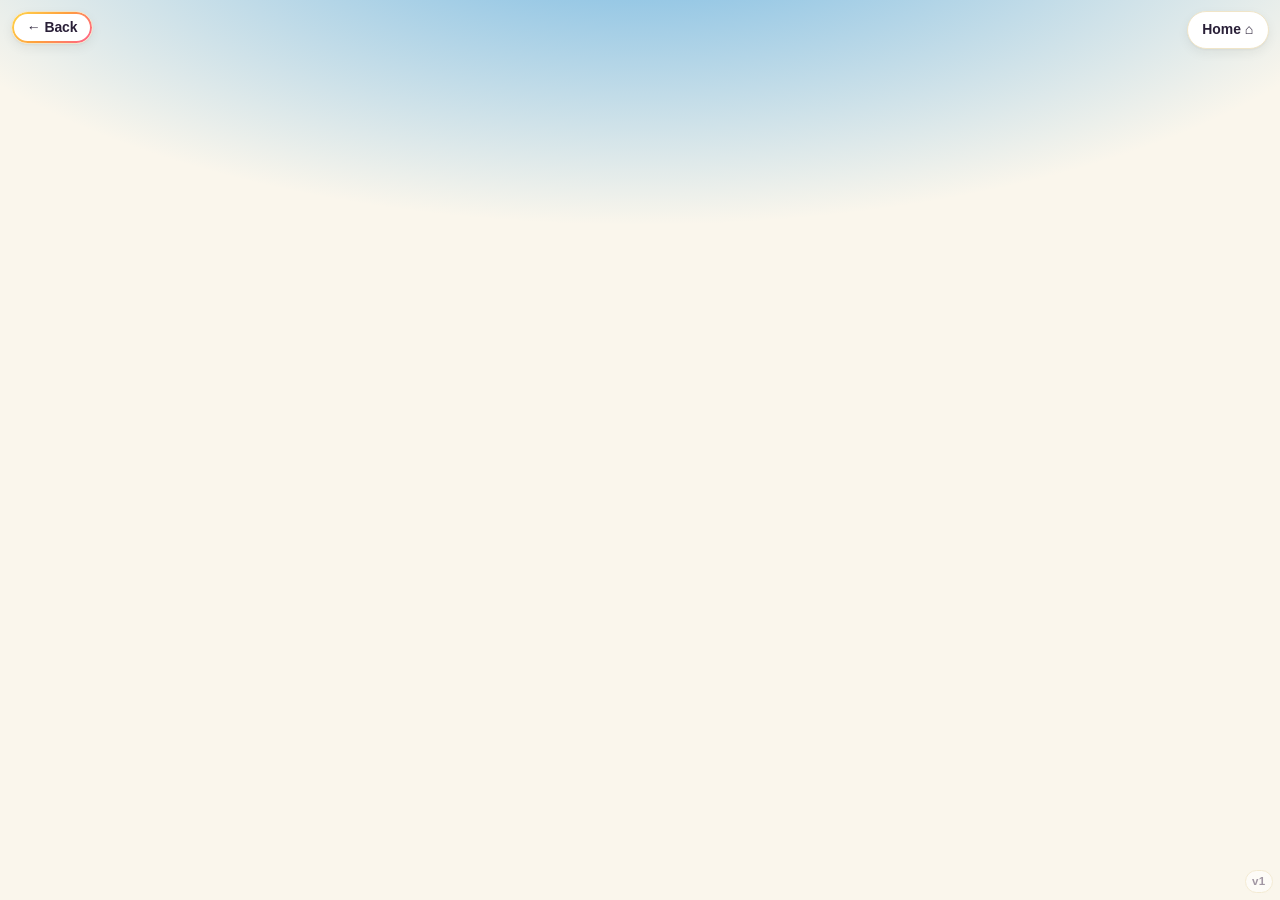
==== art.html @ 10978460 "Classical Architecture — Wave 1 scaffold Clone of the Classical Mind shell, remapped to classical ar" ====
<!DOCTYPE html>
<html lang="en">
<head>
  <meta charset="UTF-8">
  <meta name="viewport" content="width=device-width, initial-scale=1.0, viewport-fit=cover">
  <meta name="theme-color" content="#FAF6EC">
  <title>Classical Architecture — Art</title>
  <link rel="manifest" href="manifest.json">
  <link rel="icon" type="image/png" href="icon-192.png">
  <link rel="apple-touch-icon" href="apple-touch-icon.png">
  <link rel="stylesheet" href="assets/style.css">
  <style>
    .art-banner{ position:relative; border-radius:18px; overflow:hidden; height:172px; margin:2px 0 18px; box-shadow:0 3px 8px rgba(60,45,20,.10),0 14px 32px rgba(60,45,20,.14); }
    .art-banner img{ width:100%; height:100%; object-fit:cover; display:block; }
    .art-banner::after{ content:""; position:absolute; inset:0; background:linear-gradient(180deg,rgba(0,0,0,0) 45%,rgba(0,0,0,.18)); }
    .method-page .method-hero{ padding-top:0; }
    .sub-tile-section .rtile-list{ margin-top:4px; }
    /* Continue footer — carry the reader 1→2→3→4→5 without going back out */
    .sub-nav{ display:flex; gap:10px; align-items:stretch; margin:30px 0 10px; }
    .sub-nav-btn{ text-decoration:none; border-radius:14px; padding:12px 16px; font-family:var(--sans); font-weight:800; box-shadow:var(--shadow-sm); transition:transform .15s ease, box-shadow .15s ease; display:flex; flex-direction:column; justify-content:center; }
    .sub-nav-btn:active{ transform:scale(.98); }
    .sub-prev{ flex:none; align-self:stretch; display:flex; align-items:center; background:#fff; color:var(--ink); border:1.5px solid var(--rule); font-size:.86em; }
    .sub-next{ flex:1; text-align:right; color:#fff; gap:2px; background:linear-gradient(135deg,var(--m-color,#7c3aed),var(--m-deep,#5b21b6)); box-shadow:0 4px 14px rgba(60,45,20,.2); }
    .sub-next .sn-kick{ font-size:.68em; font-weight:800; letter-spacing:.06em; text-transform:uppercase; opacity:.92; }
    .sub-next .sn-title{ font-size:1.06em; }
    .sub-finish{ background:linear-gradient(135deg,#2FA96B,#1B7A4A); }
    /* "Try it" beginner exercises */
    .tryit-q{ font-weight:700; color:var(--ink); font-size:1.05em; line-height:1.4; margin-bottom:12px; }
    .tryit-opts{ display:flex; flex-direction:column; gap:8px; }
    .tryit-opt{ text-align:left; cursor:pointer; background:#fff; border:1.5px solid var(--rule); border-radius:12px; padding:12px 14px; font:600 1em var(--sans); color:var(--ink); transition:border-color .12s ease, background .12s ease; }
    .tryit-opt:hover:not(:disabled){ border-color:var(--m-color,#7c3aed); }
    .tryit-opt:disabled{ cursor:default; }
    .tryit-opt.correct{ border-color:#1F8F5E; background:#E7F6EE; color:#13603f; font-weight:800; }
    .tryit-opt.wrong{ border-color:#D9534F; background:#FBEAEA; color:#a3312d; }
    .tryit-fb{ margin-top:12px; padding:12px 14px; border-radius:12px; background:var(--m-soft,#f0eef7); color:var(--ink-soft); font-size:.95em; line-height:1.5; }
    .tryit-fb.ok{ background:#E7F6EE; }
    .tryit-fb b{ color:var(--ink); }
    .tryit-hint{ font-size:.9em; color:var(--ink-mute); font-style:italic; margin-bottom:12px; }
    .tryit-reveal-btn, .tryit-mem-btn{ cursor:pointer; border:0; border-radius:999px; padding:.62em 1.2em; font:800 .9em var(--sans); color:#fff; background:linear-gradient(135deg,var(--m-color,#7c3aed),var(--m-deep,#5b21b6)); }
    .tryit-reveal{ margin-top:12px; padding:12px 14px; border-radius:12px; background:var(--m-soft,#f0eef7); color:var(--ink-soft); line-height:1.55; }
    .tryit-mem-label{ font:800 .72rem var(--sans); letter-spacing:.08em; text-transform:uppercase; color:var(--m-deep,#5b21b6); margin-bottom:8px; }
    .tryit-mem-text{ font-size:1.1em; line-height:1.5; color:var(--ink); transition:filter .2s ease; }
    .tryit-mem-text.blurred{ filter:blur(7px); user-select:none; }
    .tryit-mem-src{ margin-top:8px; font-weight:700; color:var(--m-deep,#5b21b6); font-size:.9em; }
    .tryit-mem-btn{ margin-top:12px; }
    .tryit-more{ display:block; text-decoration:none; margin-top:16px; padding:16px 18px; border-radius:16px; color:#fff; background:linear-gradient(135deg,var(--m-color,#7c3aed),var(--m-deep,#5b21b6)); box-shadow:0 4px 14px rgba(60,45,20,.2); }
    .tryit-more-note{ display:block; font-size:.92em; opacity:.95; line-height:1.45; margin-bottom:9px; }
    .tryit-more-cta{ display:block; font-weight:800; font-size:1.06em; }
  </style>
</head>
<body class="method-page">
  <main id="root" class="method-main"></main>

  <script src="assets/elements-data.js"></script>
  <script src="assets/styles-data.js"></script>
  <script src="assets/tryit-data.js"></script>
  <script src="assets/app.js"></script>
  <script>
    const SUB_ICONS = {
      'try-it': '<circle cx="32" cy="32" r="22" fill="none" stroke="currentColor" stroke-width="4"/><circle cx="32" cy="32" r="12" fill="none" stroke="currentColor" stroke-width="4"/><circle cx="32" cy="32" r="4" fill="currentColor"/>',
      'what-it-is': '<circle cx="32" cy="32" r="22" fill="none" stroke="currentColor" stroke-width="4"/><polygon points="32,16 38,32 32,48 26,32" fill="currentColor"/>',
      'the-path': '<path d="M12 50 Q 20 30 32 30 Q 44 30 52 14" stroke="currentColor" stroke-width="4" fill="none" stroke-linecap="round"/><circle cx="12" cy="50" r="4" fill="currentColor"/><circle cx="32" cy="30" r="4" fill="currentColor"/><circle cx="52" cy="14" r="4" fill="currentColor"/>',
      'practice': '<path d="M20 36 V22 a3 3 0 0 1 6 0 V32 V18 a3 3 0 0 1 6 0 V32 V20 a3 3 0 0 1 6 0 V34 V24 a3 3 0 0 1 6 0 V42 a14 14 0 0 1 -14 14 H26 a8 8 0 0 1 -8 -8 V40 a4 4 0 0 1 2 -4 Z" fill="currentColor"/>',
      'reading': '<rect x="14" y="14" width="36" height="40" rx="2" fill="currentColor"/><rect x="16" y="16" width="32" height="36" rx="1" fill="white"/><line x1="22" y1="24" x2="42" y2="24" stroke="currentColor" stroke-width="2.5"/><line x1="22" y1="32" x2="42" y2="32" stroke="currentColor" stroke-width="2.5"/><line x1="22" y1="40" x2="36" y2="40" stroke="currentColor" stroke-width="2.5"/>',
      'masters': '<polygon points="32,8 38,26 56,26 42,38 48,56 32,46 16,56 22,38 8,26 26,26" fill="currentColor"/>'
    };

    const SECTION_ORDER = ['what-it-is', 'the-path', 'practice', 'reading', 'masters', 'try-it'];

    const SUB_TITLES = {
      'try-it': 'Try it',
      'what-it-is': 'What it is',
      'the-path': 'The path',
      'practice': 'Practice',
      'reading': 'Reading',
      'masters': 'Masters'
    };
    const SUB_TAGS = {
      'try-it': 'A few quick things to spot — do them now',
      'what-it-is': 'Definition, history, the why',
      'the-path': 'Beginner → intermediate → advanced',
      'practice': 'Things to look for, sketch and visit',
      'reading': 'Primary sources & modern guides',
      'masters': 'The architects and writers behind it'
    };
    // One image per sub-section type, shared across every art and school page.
    const SUB_IMAGES = {
      'try-it': 'assets/daily/do.jpg',
      'what-it-is': 'assets/sub/what-it-is.jpg',
      'the-path': 'assets/sub/the-path.jpg',
      'practice': 'assets/sub/practice.jpg',
      'reading': 'assets/sub/reading.jpg',
      'masters': 'assets/sub/masters.jpg'
    };

    const id = new URLSearchParams(location.search).get('id') || 'foundation';
    const a = window.ART_BY_ID(id);
    const root = document.getElementById('root');

    // Attach the "Try it" beginner exercises (if this art has any) as a section.
    if (a && window.TRYIT && window.TRYIT[id]) a.sections['try-it'] = window.TRYIT[id];

    if (!a) {
      root.innerHTML = '<h1>Not found</h1><p><a href="index.html">← Home</a></p>';
    } else {
      document.title = 'Classical Architecture — ' + a.name;
      document.documentElement.style.setProperty('--m-color', a.color);
      document.documentElement.style.setProperty('--m-deep', a.colorDeep);
      document.documentElement.style.setProperty('--m-soft', a.colorSoft);

      const sub = new URLSearchParams(location.search).get('s');
      if (sub && a.sections && a.sections[sub]) {
        renderSubSection(a, sub);
      } else {
        renderArtLanding(a);
      }
    }

    function renderArtLanding(a) {
      const subTiles = SECTION_ORDER.filter(key => a.sections && a.sections[key]).map(key => {
        const img = SUB_IMAGES[key];
        return `
          <a class="rtile" href="art.html?id=${a.id}&s=${key}" style="--c:${a.color};--cd:${a.colorDeep};">
            <span class="rtile-photo">${img ? `<img src="${img}" alt="" loading="lazy" onerror="this.remove()">` : ''}<span class="rtile-ic"><svg viewBox="0 0 64 64">${SUB_ICONS[key]}</svg></span></span>
            <span class="rtile-body">
              <span class="rtile-name">${SUB_TITLES[key]}</span>
              <span class="rtile-tagline">${SUB_TAGS[key]}</span>
            </span>
            <span class="rtile-chev" aria-hidden="true">→</span>
          </a>
        `;
      }).join('');

      root.innerHTML = `
        ${a.image ? `<div class="art-banner"><img src="${a.image}" alt="" onerror="this.parentNode.remove()"></div>` : ''}
        <header class="method-hero">
          <div class="method-hero-eyebrow">${a.group}</div>
          <h1>${a.name}</h1>
          <p class="method-tagline">${a.tagline}</p>
          <p class="method-blurb">${a.blurb}</p>
        </header>

        <section class="sub-tile-section">
          <h2>Explore</h2>
          <div class="rtile-list">${subTiles}</div>
        </section>
      `;
    }

    function renderSubSection(a, key) {
      const s = a.sections[key];
      const builtSections = SECTION_ORDER.filter(k => a.sections && a.sections[k]);
      const idx = builtSections.indexOf(key);
      const total = builtSections.length;
      const prevKey = builtSections[idx - 1];
      const nextKey = builtSections[idx + 1];
      let body = '';

      if (key === 'what-it-is') {
        body = `
          <p class="lede">${s.intro}</p>
          ${s.principles.map((p, i) => `
            <div class="card principle-card">
              <div class="principle-num">${i + 1}</div>
              <h3>${p.name}</h3>
              <p>${p.body}</p>
              <p class="why">${p.why}</p>
            </div>
          `).join('')}
        `;
      } else if (key === 'the-path') {
        body = `
          <p class="lede">${s.intro}</p>
          ${s.levels.map(level => `
            <div class="card stage-card">
              <h3>${level.stage}</h3>
              <ul>${level.items.map(i => `<li>${i}</li>`).join('')}</ul>
            </div>
          `).join('')}
        `;
      } else if (key === 'practice') {
        body = `
          <p class="lede">${s.intro}</p>
          <div class="activity-grid">
            ${s.items.map((item, i) => `
              <div class="activity-card">
                <div class="activity-num">${i + 1}</div>
                <div class="activity-name">${item.name}</div>
                <div class="activity-body">${item.body}</div>
              </div>
            `).join('')}
          </div>
        `;
      } else if (key === 'reading') {
        body = `
          <p class="lede">${s.intro}</p>
          <div class="card">
            <ul class="book-list">
              ${s.books.map(b => `
                <li><strong>${b.title}</strong> — ${b.author}<br><span class="book-note">${b.note}</span></li>
              `).join('')}
            </ul>
          </div>
        `;
      } else if (key === 'masters') {
        body = `
          <p class="lede">${s.intro}</p>
          ${s.figures.map(f => `
            <div class="card">
              <h3>${f.name}</h3>
              <p>${f.what}</p>
            </div>
          `).join('')}
        `;
      } else if (key === 'try-it') {
        body = renderTryIt(s);
      }

      root.innerHTML = `
        <header class="sub-hero">
          <div class="sub-hero-eyebrow">${a.name} · ${idx + 1} of ${total}</div>
          <h1>${SUB_TITLES[key]}</h1>
          <button class="read-btn" id="sub-read-btn">▶ Read aloud</button>
        </header>
        ${body}
        <nav class="sub-nav">
          ${prevKey
            ? `<a class="sub-nav-btn sub-prev" href="art.html?id=${a.id}&s=${prevKey}">← ${SUB_TITLES[prevKey]}</a>`
            : `<a class="sub-nav-btn sub-prev" href="art.html?id=${a.id}">← Overview</a>`}
          ${nextKey
            ? `<a class="sub-nav-btn sub-next" href="art.html?id=${a.id}&s=${nextKey}"><span class="sn-kick">Next · ${idx + 2} of ${total}</span><span class="sn-title">${SUB_TITLES[nextKey]} →</span></a>`
            : `<a class="sub-nav-btn sub-next sub-finish" href="art.html?id=${a.id}"><span class="sn-kick">You've finished ${a.name}</span><span class="sn-title">Back to overview ✓</span></a>`}
        </nav>
      `;
      window.scrollTo(0, 0);
      const readBtn = document.getElementById('sub-read-btn');
      if (readBtn) {
        readBtn.addEventListener('click', () => {
          if (window.Reader.speaking) window.Reader.stop();
          else window.Reader.readElement(document.getElementById('root'));
        });
      }
      if (key === 'try-it') wireTryIt(s);
    }

    function renderTryIt(s) {
      const cards = s.exercises.map((ex, i) => {
        if (ex.type === 'choice') {
          const opts = ex.options.map((o, j) => `<button class="tryit-opt" data-i="${j}">${o}</button>`).join('');
          return `<div class="card tryit-card" data-ex="${i}" data-answer="${ex.answer}">
              <div class="tryit-q">${ex.q}</div>
              <div class="tryit-opts">${opts}</div>
              <div class="tryit-fb" hidden></div>
            </div>`;
        }
        if (ex.type === 'reveal') {
          return `<div class="card tryit-card">
              <div class="tryit-q">${ex.q}</div>
              ${ex.hint ? `<div class="tryit-hint">${ex.hint}</div>` : ''}
              <button class="tryit-reveal-btn" data-ex="${i}">Show a model answer</button>
              <div class="tryit-reveal" id="rev-${i}" hidden>${ex.reveal}</div>
            </div>`;
        }
        if (ex.type === 'memorise') {
          return `<div class="card tryit-card">
              <div class="tryit-mem-label">Learn this by heart</div>
              <div class="tryit-mem-text" id="mem-${i}">${ex.text}</div>
              <div class="tryit-mem-src">— ${ex.source}</div>
              <button class="tryit-mem-btn" data-ex="${i}">Hide &amp; recall</button>
            </div>`;
        }
        return '';
      }).join('');
      const more = s.more ? `<a class="tryit-more" href="${s.more.href}">${s.more.note ? `<span class="tryit-more-note">${s.more.note}</span>` : ''}<span class="tryit-more-cta">${s.more.label} →</span></a>` : '';
      return `<p class="lede">${s.intro}</p>${cards}${more}`;
    }

    function wireTryIt(s) {
      root.addEventListener('click', (e) => {
        const opt = e.target.closest('.tryit-opt');
        if (opt) {
          const card = opt.closest('.tryit-card');
          if (card.dataset.done) return;
          card.dataset.done = '1';
          const answer = +card.dataset.answer;
          const chosen = +opt.dataset.i;
          const ex = s.exercises[+card.dataset.ex];
          [...card.querySelectorAll('.tryit-opt')].forEach((b, j) => {
            b.disabled = true;
            if (j === answer) b.classList.add('correct');
            else if (j === chosen) b.classList.add('wrong');
          });
          const fb = card.querySelector('.tryit-fb');
          fb.hidden = false;
          fb.classList.toggle('ok', chosen === answer);
          fb.innerHTML = `<b>${chosen === answer ? '✓ Correct.' : '✗ Not quite.'}</b> ${ex.explain}`;
          return;
        }
        const rev = e.target.closest('.tryit-reveal-btn');
        if (rev) { const r = root.querySelector('#rev-' + rev.dataset.ex); if (r) r.hidden = false; rev.hidden = true; return; }
        const mem = e.target.closest('.tryit-mem-btn');
        if (mem) { const t = root.querySelector('#mem-' + mem.dataset.ex); const hidden = t.classList.toggle('blurred'); mem.textContent = hidden ? 'Reveal' : 'Hide & recall'; }
      });
    }

    if ('serviceWorker' in navigator) {
      window.addEventListener('load', () => navigator.serviceWorker.register('./sw.js').catch(() => {}));
    }
  </script>
  <script src="assets/reader.js"></script>
</body>
</html>
---- assets/style.css ----
:root {
  --ink: #2A2038;
  --ink-soft: #5C4B6B;
  --ink-mute: #7A6D85;
  --paper: #FAF6EC;
  --paper-warm: #FFF6D9;
  --paper-card: #FFFFFF;
  --paper-surface: #FFFBF0;
  --rule: #F0E5C8;
  --rule-soft: #F6EED4;
  --rule-strong: #E6D6A8;

  --sun: #FFD64A;
  --sun-hot: #FF9F3D;
  --pink: #FF5E8E;
  --sky: #4A9ED4;
  --sky-soft: #6CB4E2;
  --mint: #4CCB9F;

  --sky-deep: #2D6FA8;
  --sun-deep: #C97D2A;
  --leaf: #4CCB9F;
  --leaf-soft: #D5F4E6;
  --rose: #FF5E8E;
  --rose-soft: #FFE0EB;
  --sky-soft-bg: #E0F0FA;
  --sun-soft: #FFF6D9;

  --grad-warm: linear-gradient(135deg, #FFD64A 0%, #FF9F3D 50%, #FF5E8E 100%);
  --grad-sun: linear-gradient(135deg, #FFD64A 0%, #FF9F3D 100%);
  --grad-sky: linear-gradient(135deg, #6CB4E2 0%, #4A9ED4 100%);
  --grad-fresh: linear-gradient(135deg, #FFD64A 0%, #4CCB9F 100%);
  --grad-pink: linear-gradient(135deg, #FF9F3D 0%, #FF5E8E 100%);

  --serif: -apple-system, BlinkMacSystemFont, "SF Pro Display", "Segoe UI", Helvetica, Arial, sans-serif;
  --sans: -apple-system, BlinkMacSystemFont, "SF Pro Display", "Segoe UI", Helvetica, Arial, sans-serif;

  --shadow-sm: 0 1px 2px rgba(40, 30, 20, 0.05), 0 4px 12px rgba(40, 30, 20, 0.06);
  --shadow-md: 0 2px 4px rgba(40, 30, 20, 0.06), 0 10px 28px rgba(40, 30, 20, 0.10);
  --shadow-lg: 0 4px 12px rgba(40, 30, 20, 0.10), 0 24px 60px rgba(40, 30, 20, 0.14);

  --radius-sm: 10px;
  --radius-md: 16px;
  --radius-lg: 22px;
  --radius-pill: 999px;
}

* { box-sizing: border-box; }

html, body {
  margin: 0;
  padding: 0;
  background:
    radial-gradient(900px 500px at -10% -20%, rgba(255, 214, 74, 0.22), transparent 60%),
    radial-gradient(900px 500px at 110% -10%, rgba(255, 94, 142, 0.16), transparent 60%),
    var(--paper);
  background-attachment: fixed;
  color: var(--ink);
  font-family: var(--sans);
  font-size: 17px;
  line-height: 1.5;
  -webkit-font-smoothing: antialiased;
  -moz-osx-font-smoothing: grayscale;
  -webkit-tap-highlight-color: transparent;
}

body { min-height: 100vh; display: flex; flex-direction: column; }

a {
  color: var(--sun-hot);
  text-decoration: none;
  border-bottom: 1px solid rgba(255, 159, 61, 0.3);
  transition: border-color 0.15s ease, color 0.15s ease;
}
a:hover { border-bottom-color: var(--sun-hot); color: var(--pink); }

h1, h2, h3, h4 {
  font-family: var(--sans);
  color: var(--ink);
  line-height: 1.15;
  letter-spacing: -0.025em;
  margin: 0 0 0.4em;
}
h1 {
  font-size: clamp(2rem, 5.5vw, 2.6rem);
  font-weight: 800;
  letter-spacing: -0.03em;
}
h2 {
  font-size: clamp(1.35rem, 3vw, 1.6rem);
  font-weight: 800;
  letter-spacing: -0.025em;
  margin: 1.8em 0 0.6em;
}
h3 {
  font-size: 1.18rem;
  font-weight: 700;
  letter-spacing: -0.02em;
  margin: 1.4em 0 0.4em;
}
h4 {
  font-size: 0.75rem;
  margin: 1em 0 0.3em;
  text-transform: uppercase;
  letter-spacing: 0.1em;
  font-weight: 800;
  color: var(--sun-hot);
}

p { margin: 0 0 1em; color: var(--ink-soft); }
ul, ol { margin: 0 0 1em; padding-left: 1.4em; color: var(--ink-soft); }
li { margin-bottom: 0.35em; }

em { color: var(--ink-soft); }
strong { color: var(--ink); font-weight: 700; }

blockquote {
  margin: 1.4em 0;
  padding: 1.1em 1.4em;
  background: var(--paper-warm);
  border-radius: var(--radius-md);
  position: relative;
  color: var(--ink);
  font-size: 1.02em;
  font-style: italic;
}
blockquote::before {
  content: "";
  position: absolute;
  inset: 0;
  padding: 2px;
  border-radius: var(--radius-md);
  background: var(--grad-warm);
  -webkit-mask: linear-gradient(#000 0 0) content-box, linear-gradient(#000 0 0);
  -webkit-mask-composite: xor;
  mask-composite: exclude;
  pointer-events: none;
}

.why {
  display: block;
  margin-top: 0.6em;
  padding: 0.9em 1.1em;
  background: var(--paper-surface);
  border-radius: var(--radius-md);
  font-size: 0.94em;
  color: var(--ink-soft);
  position: relative;
}
.why::after {
  content: "";
  position: absolute;
  inset: 0;
  padding: 1.5px;
  border-radius: var(--radius-md);
  background: var(--grad-fresh);
  -webkit-mask: linear-gradient(#000 0 0) content-box, linear-gradient(#000 0 0);
  -webkit-mask-composite: xor;
  mask-composite: exclude;
  pointer-events: none;
}
.why::before {
  content: "WHY";
  display: inline-block;
  font-size: 0.66em;
  font-weight: 800;
  letter-spacing: 0.14em;
  color: white;
  background: var(--grad-sun);
  padding: 0.2em 0.65em;
  border-radius: 999px;
  margin-right: 0.6em;
  vertical-align: 2px;
}

/* ---------- Header ---------- */

header.site {
  background: rgba(255, 255, 255, 0.85);
  backdrop-filter: saturate(180%) blur(14px);
  -webkit-backdrop-filter: saturate(180%) blur(14px);
  border-bottom: 1px solid var(--rule);
  padding: 0.7em 1.2em;
  position: sticky;
  top: 0;
  z-index: 50;
}
header.site .wrap {
  max-width: 1100px;
  margin: 0 auto;
  display: flex;
  align-items: center;
  gap: 1.2em;
  flex-wrap: wrap;
}
header.site .brand {
  font-family: var(--serif);
  font-weight: 700;
  font-size: 1.15em;
  color: var(--ink);
  border: none;
  letter-spacing: -0.01em;
  display: inline-flex;
  align-items: center;
  gap: 0.5em;
}
header.site .brand::before {
  content: "";
  display: inline-block;
  width: 28px;
  height: 28px;
  background-image: url('../icon.svg');
  background-size: contain;
  background-repeat: no-repeat;
  background-position: center;
  border-radius: 7px;
}
header.site nav {
  display: flex;
  gap: 0.2em;
  flex-wrap: nowrap;
  margin-left: auto;
  overflow-x: auto;
  scrollbar-width: none;
  -webkit-overflow-scrolling: touch;
}
header.site nav::-webkit-scrollbar { display: none; }
header.site nav a {
  font-family: var(--sans);
  font-size: 0.86em;
  font-weight: 600;
  letter-spacing: 0.01em;
  padding: 0.5em 0.9em;
  border-radius: var(--radius-pill);
  border: none;
  color: var(--ink-soft);
  white-space: nowrap;
  transition: all 0.15s ease;
}
header.site nav a:hover {
  background: var(--sky-soft);
  color: var(--sky-deep);
}
header.site nav a.active {
  background: linear-gradient(135deg, var(--sky), var(--sky-deep));
  color: white;
  box-shadow: 0 2px 8px rgba(37, 99, 235, 0.3);
}

/* ---------- Layout ---------- */

main {
  flex: 1;
  max-width: 880px;
  margin: 0 auto;
  padding: 2.4em 1.4em 4em;
  width: 100%;
}

.lede {
  font-family: var(--serif);
  font-size: clamp(1.05rem, 2.3vw, 1.25rem);
  color: var(--ink-soft);
  line-height: 1.55;
  margin-bottom: 2.2em;
  font-style: italic;
}

footer.site {
  border-top: 1px solid var(--rule);
  padding: 1.6em 1.2em;
  color: var(--ink-mute);
  font-size: 0.85em;
  text-align: center;
  background: var(--paper-warm);
}

/* ---------- Cards ---------- */

.card {
  background: var(--paper-card);
  border: 1px solid var(--rule);
  border-radius: var(--radius-lg);
  padding: 1.4em 1.5em;
  margin: 1em 0;
  box-shadow: var(--shadow-sm);
  transition: transform 0.18s ease, box-shadow 0.18s ease, border-color 0.18s ease;
}
.card:hover { box-shadow: var(--shadow-md); }
.card h3 { margin-top: 0; }
.card h3 a { border: none; }

.grid {
  display: grid;
  gap: 1em;
  grid-template-columns: repeat(auto-fit, minmax(260px, 1fr));
}
.grid .card {
  margin: 0;
  cursor: pointer;
}
.grid .card:hover {
  transform: translateY(-2px);
  border-color: var(--sky);
  box-shadow: var(--shadow-md);
}
.grid .card h3 a {
  color: var(--ink);
  display: block;
}
.grid .card:hover h3 a { color: var(--sky-deep); }
.grid .card p { margin-bottom: 0; font-size: 0.95em; }

/* ---------- Compare grid ---------- */

.compare-grid {
  display: grid;
  gap: 1em;
  grid-template-columns: repeat(auto-fit, minmax(290px, 1fr));
}
.compare-grid .card h3 {
  color: var(--sky-deep);
  font-size: 1.15em;
  display: flex;
  align-items: center;
  gap: 0.5em;
}
.compare-grid .card h3::before {
  content: "";
  width: 8px;
  height: 8px;
  background: linear-gradient(135deg, var(--sky), var(--sun));
  border-radius: 50%;
  flex-shrink: 0;
}
.compare-grid .card ul { font-size: 0.94em; }
.compare-grid .tag {
  display: inline-block;
  font-family: var(--sans);
  font-size: 0.72em;
  font-weight: 700;
  text-transform: uppercase;
  letter-spacing: 0.08em;
  padding: 0.2em 0.6em;
  border-radius: 999px;
  margin-right: 0.3em;
  margin-bottom: 0.3em;
}
.tag.do { background: var(--leaf-soft); color: #047857; }
.tag.dont { background: var(--sun-soft); color: var(--sun-deep); }

/* ---------- Tables ---------- */

table {
  width: 100%;
  border-collapse: collapse;
  margin: 1em 0;
  font-size: 0.94em;
  background: white;
  border-radius: var(--radius-md);
  overflow: hidden;
  box-shadow: var(--shadow-sm);
}
th, td {
  padding: 0.75em 1em;
  text-align: left;
  border-bottom: 1px solid var(--rule);
  vertical-align: top;
}
th {
  background: var(--paper-warm);
  font-weight: 600;
  color: var(--ink);
  font-size: 0.78em;
  text-transform: uppercase;
  letter-spacing: 0.06em;
}
tbody tr:last-child td { border-bottom: none; }
tbody tr:hover { background: var(--sky-soft); }

/* ---------- Form controls ---------- */

input[type="text"], input[type="search"], input[type="date"], textarea, select {
  font-family: var(--sans);
  font-size: 1em;
  padding: 0.7em 0.9em;
  border: 1.5px solid var(--rule);
  border-radius: var(--radius-sm);
  background: white;
  color: var(--ink);
  width: 100%;
  transition: border-color 0.15s ease, box-shadow 0.15s ease;
}
input:focus, textarea:focus, select:focus {
  outline: none;
  border-color: var(--sky);
  box-shadow: 0 0 0 3px var(--sky-soft);
}
textarea { min-height: 90px; resize: vertical; font-family: var(--sans); }
label {
  display: block;
  font-family: var(--sans);
  font-size: 0.78em;
  text-transform: uppercase;
  letter-spacing: 0.08em;
  color: var(--ink-soft);
  margin-bottom: 0.4em;
  margin-top: 1em;
  font-weight: 600;
}

/* ---------- Buttons: gradient outline by default ---------- */

button, .btn {
  appearance: none;
  font-family: var(--sans);
  font-size: 0.92em;
  font-weight: 700;
  letter-spacing: -0.005em;
  padding: 0.7em 1.4em;
  border: none;
  border-radius: var(--radius-pill);
  cursor: pointer;
  color: var(--ink);
  background: white;
  position: relative;
  transition: transform 0.12s ease;
  display: inline-flex;
  align-items: center;
  gap: 0.4em;
  text-decoration: none;
}
button::before, .btn::before {
  content: "";
  position: absolute;
  inset: 0;
  padding: 2px;
  border-radius: var(--radius-pill);
  background: var(--grad-warm);
  -webkit-mask: linear-gradient(#000 0 0) content-box, linear-gradient(#000 0 0);
  -webkit-mask-composite: xor;
  mask-composite: exclude;
  pointer-events: none;
}
button:active, .btn:active { transform: scale(0.97); }
button:disabled { opacity: 0.45; cursor: not-allowed; }

button.secondary, .btn.secondary { color: var(--ink-soft); }
button.secondary::before, .btn.secondary::before {
  background: var(--grad-sky);
}

button.primary-fill, .btn.primary-fill {
  background: var(--grad-warm);
  color: white;
}
button.primary-fill::before, .btn.primary-fill::before { display: none; }

/* ---------- Filters ---------- */

.filters {
  display: flex;
  gap: 0.9em;
  flex-wrap: wrap;
  margin: 1.4em 0;
  padding: 1.2em;
  background: white;
  border: 1px solid var(--rule);
  border-radius: var(--radius-lg);
  box-shadow: var(--shadow-sm);
}
.filters > * { flex: 1 1 140px; min-width: 140px; }
.filters label { margin-top: 0; }

/* ---------- Rhythm timeline ---------- */

.rhythm-timeline {
  position: relative;
  margin: 1.2em 0;
  padding-left: 1.6em;
  border-left: 2px solid var(--sky-soft);
}
.rhythm-timeline .block {
  margin-bottom: 1.2em;
  position: relative;
}
.rhythm-timeline .block::before {
  content: "";
  position: absolute;
  left: -1.95em;
  top: 0.4em;
  width: 0.85em;
  height: 0.85em;
  border-radius: 50%;
  background: linear-gradient(135deg, var(--sky), var(--sun));
  box-shadow: 0 0 0 4px white, 0 0 0 5px var(--sky-soft);
}
.rhythm-timeline .time {
  font-family: var(--sans);
  font-size: 0.78em;
  font-weight: 700;
  color: var(--sky-deep);
  text-transform: uppercase;
  letter-spacing: 0.08em;
}

/* ---------- Log entries ---------- */

.log-entry {
  padding: 1em 1.2em;
  border: 1px solid var(--rule);
  border-radius: var(--radius-md);
  margin-bottom: 0.7em;
  background: white;
  font-size: 0.96em;
  box-shadow: var(--shadow-sm);
}
.log-entry .meta {
  font-family: var(--sans);
  font-size: 0.76em;
  color: var(--sky-deep);
  text-transform: uppercase;
  letter-spacing: 0.06em;
  font-weight: 700;
  margin-bottom: 0.4em;
  display: flex;
  justify-content: space-between;
  align-items: center;
}
.log-entry button.del {
  padding: 0.2em 0.7em;
  font-size: 0.72em;
  background: white;
  color: var(--ink-mute);
  border: 1px solid var(--rule);
}
.log-entry button.del:hover {
  color: var(--rose);
  border-color: var(--rose);
  background: white;
  box-shadow: none;
  transform: none;
}

/* ---------- Habit grid ---------- */

.habit-grid {
  display: grid;
  grid-template-columns: repeat(7, 1fr);
  gap: 0.35em;
  margin: 0.8em 0;
}
.habit-day {
  aspect-ratio: 1;
  border: 1.5px solid var(--rule);
  border-radius: var(--radius-sm);
  display: flex;
  align-items: center;
  justify-content: center;
  font-family: var(--sans);
  font-size: 0.85em;
  font-weight: 600;
  color: var(--ink-soft);
  cursor: pointer;
  background: white;
  user-select: none;
  transition: all 0.15s ease;
}
.habit-day:hover { border-color: var(--sky); }
.habit-day.done {
  background: linear-gradient(135deg, var(--leaf), #059669);
  color: white;
  border-color: var(--leaf);
  box-shadow: 0 2px 6px rgba(16, 185, 129, 0.3);
}
.habit-day.future { opacity: 0.35; cursor: default; }
.habit-day.future:hover { border-color: var(--rule); }

/* ---------- Observation items ---------- */

.obs-item {
  display: flex;
  justify-content: space-between;
  align-items: center;
  padding: 0.7em 0.2em;
  border-bottom: 1px solid var(--rule-soft);
  gap: 1em;
}
.obs-item:last-child { border-bottom: none; }
.obs-item label {
  margin: 0;
  text-transform: none;
  font-size: 0.97em;
  font-weight: 500;
  color: var(--ink);
  font-family: var(--sans);
  letter-spacing: 0;
  flex: 1;
  cursor: pointer;
  display: flex;
  align-items: center;
  gap: 0.7em;
}
.obs-item input[type="checkbox"] {
  width: 1.35em;
  height: 1.35em;
  accent-color: var(--leaf);
  cursor: pointer;
  flex-shrink: 0;
}
.obs-item .date {
  font-family: var(--sans);
  font-size: 0.76em;
  color: var(--leaf);
  font-weight: 600;
}

/* ---------- Feast week nav ---------- */

.feast-week-nav {
  display: flex;
  justify-content: space-between;
  align-items: center;
  margin-bottom: 1.2em;
  padding: 1em 1.2em;
  background: white;
  border: 1px solid var(--rule);
  border-radius: var(--radius-lg);
  font-family: var(--sans);
  font-size: 0.92em;
  box-shadow: var(--shadow-sm);
  gap: 0.6em;
}
.feast-week-nav .week-label {
  display: flex;
  flex-direction: column;
  align-items: center;
  gap: 0.15em;
  flex: 1;
}
.feast-week-nav .week-pill {
  font-weight: 800;
  font-size: 1.05em;
  background: linear-gradient(135deg, var(--sky), var(--sky-deep));
  color: white;
  padding: 0.3em 0.9em;
  border-radius: 999px;
  letter-spacing: 0.02em;
}
.feast-week-nav .term-pill {
  font-size: 0.75em;
  color: var(--sun-deep);
  background: var(--sun-soft);
  padding: 0.15em 0.6em;
  border-radius: 999px;
  font-weight: 700;
  text-transform: uppercase;
  letter-spacing: 0.06em;
}
.feast-week-nav button { padding: 0.45em 0.9em; font-size: 0.82em; }

.feast-jump {
  display: flex;
  align-items: center;
  gap: 0.5em;
  margin-bottom: 1.2em;
  font-family: var(--sans);
  font-size: 0.85em;
  color: var(--ink-soft);
}
.feast-jump label {
  margin: 0;
  text-transform: none;
  letter-spacing: 0;
  font-size: 0.92em;
  font-weight: 600;
}
.feast-jump select {
  width: auto;
  flex: 0 0 auto;
  padding: 0.4em 0.7em;
  font-size: 0.92em;
}

.feast-section {
  padding: 1.2em 0;
  border-bottom: 1px solid var(--rule-soft);
}
.feast-section:last-child { border-bottom: none; }
.feast-section h3 {
  display: flex;
  align-items: baseline;
  gap: 0.7em;
  margin-top: 0.4em;
  flex-wrap: wrap;
}
.feast-section .kind {
  font-family: var(--sans);
  font-size: 0.7em;
  text-transform: uppercase;
  letter-spacing: 0.1em;
  color: var(--sky-deep);
  background: var(--sky-soft);
  padding: 0.2em 0.7em;
  border-radius: 999px;
  font-weight: 700;
}
.feast-section .poem-body {
  white-space: pre-line;
  font-family: var(--serif);
  font-style: italic;
  padding: 0.6em 1em;
  background: var(--sun-soft);
  border-left: 4px solid var(--sun);
  border-radius: 0 var(--radius-md) var(--radius-md) 0;
  margin: 0.8em 0;
  color: var(--ink);
}
.feast-section .links {
  font-family: var(--sans);
  font-size: 0.85em;
  margin-top: 0.6em;
  display: flex;
  gap: 0.5em;
  flex-wrap: wrap;
}
.feast-section .links a {
  border: none;
  background: var(--sky-soft);
  color: var(--sky-deep);
  padding: 0.3em 0.8em;
  border-radius: 999px;
  font-weight: 600;
  font-size: 0.92em;
}
.feast-section .links a:hover {
  background: var(--sky);
  color: white;
}

/* ---------- Badges ---------- */

.badge {
  display: inline-block;
  font-family: var(--sans);
  font-size: 0.7em;
  font-weight: 800;
  text-transform: uppercase;
  letter-spacing: 0.08em;
  padding: 0.25em 0.7em;
  border-radius: 999px;
  margin-right: 0.4em;
  vertical-align: middle;
}
.badge.free { background: var(--leaf-soft); color: #047857; }
.badge.paid { background: var(--sun-soft); color: var(--sun-deep); }
.badge.avoid { background: var(--rose-soft); color: var(--rose); }
.badge.later { background: #ede9fe; color: #6d28d9; }

/* ---------- Tabs (Keeping page) ---------- */

.tab-bar {
  display: flex;
  gap: 0.4em;
  flex-wrap: wrap;
  margin: 1.4em 0;
  padding: 0.5em;
  background: white;
  border: 1px solid var(--rule);
  border-radius: var(--radius-pill);
  box-shadow: var(--shadow-sm);
  position: sticky;
  top: 64px;
  z-index: 20;
}
.tab-btn {
  background: transparent;
  border: 2px solid transparent;
  color: var(--ink-soft);
  padding: 0.5em 1em;
  font-size: 0.85em;
  flex: 1 1 auto;
  justify-content: center;
}
.tab-btn:hover {
  background: var(--sky-soft);
  color: var(--sky-deep);
  transform: none;
  box-shadow: none;
}
.tab-btn.active {
  background: linear-gradient(135deg, var(--sky), var(--sky-deep));
  color: white;
  box-shadow: 0 3px 10px rgba(37, 99, 235, 0.28);
}
.tab-btn.active:hover {
  background: linear-gradient(135deg, var(--sky), var(--sky-deep));
  color: white;
}

/* ---------- Mobile ---------- */

@media (max-width: 720px) {
  html, body { font-size: 16px; }
  main { padding: 1.6em 1em 3em; }
  header.site { padding: 0.55em 0.9em; }
  header.site .wrap { gap: 0.6em; }
  header.site .brand { font-size: 1.05em; }
  header.site .brand::before { width: 24px; height: 24px; }
  header.site nav { width: 100%; margin-left: 0; }
  header.site nav a { font-size: 0.8em; padding: 0.4em 0.7em; }
  .filters > * { flex: 1 1 100%; }
  .feast-week-nav { flex-wrap: wrap; }
  .feast-week-nav .week-label { order: -1; flex: 1 0 100%; margin-bottom: 0.3em; }
  .tab-bar {
    position: static;
    border-radius: var(--radius-lg);
    flex-direction: row;
    overflow-x: auto;
    flex-wrap: nowrap;
    scrollbar-width: none;
  }
  .tab-bar::-webkit-scrollbar { display: none; }
  .tab-btn { flex: 0 0 auto; }
}

/* Safe area for iOS notch */
@supports (padding: env(safe-area-inset-top)) {
  header.site { padding-top: calc(0.7em + env(safe-area-inset-top)); }
  footer.site { padding-bottom: calc(1.6em + env(safe-area-inset-bottom)); }
}

/* ============================================================
   LAUNCHER (index.html — the home grid)
   ============================================================ */

body.launcher {
  /* uses base body background */
}

.launcher-hero {
  padding: 1.8em 1.2em 0.6em;
  max-width: 1100px;
  margin: 0 auto;
  width: 100%;
}
.launcher-hero .hero-wrap {
  display: flex;
  align-items: center;
  justify-content: space-between;
  gap: 1em;
  flex-wrap: wrap;
}
.hero-brand {
  display: flex;
  align-items: center;
  gap: 0.85em;
  margin-bottom: 0;
}
.hero-brand .brand-icon {
  width: 56px;
  height: 56px;
  border-radius: 14px;
  box-shadow: 0 2px 8px rgba(40, 30, 20, 0.12);
  flex-shrink: 0;
}
.hero-brand h1 {
  font-size: clamp(1.7rem, 4.5vw, 2.2rem);
  font-weight: 800;
  letter-spacing: -0.03em;
  margin: 0;
  color: var(--ink);
}
.hero-lede {
  margin: 0.15em 0 0;
  font-size: clamp(0.95rem, 2vw, 1.05rem);
  color: var(--ink-mute);
  line-height: 1.4;
  font-weight: 500;
}
.age-pill {
  flex-shrink: 0;
  padding: 0.5em 1em;
  background: white;
  border-radius: 999px;
  font-size: 0.72em;
  font-weight: 800;
  letter-spacing: 0.08em;
  text-transform: uppercase;
  color: var(--ink-soft);
  position: relative;
  cursor: default;
}
.age-pill::before {
  content: "";
  position: absolute;
  inset: 0;
  padding: 1.5px;
  border-radius: 999px;
  background: var(--grad-warm);
  -webkit-mask: linear-gradient(#000 0 0) content-box, linear-gradient(#000 0 0);
  -webkit-mask-composite: xor;
  mask-composite: exclude;
  pointer-events: none;
}

.launcher-main {
  max-width: 1100px;
  margin: 0 auto;
  padding: 1em 1.4em 4em;
  width: 100%;
}

.tile-section {
  margin-bottom: 2em;
}
.tile-section-title {
  font-size: clamp(1.4rem, 3.4vw, 1.75rem);
  font-weight: 800;
  letter-spacing: -0.025em;
  margin: 1.6em 0 0.2em;
}
.tile-section-sub {
  margin: 0 0 1.1em;
  color: var(--ink-mute);
  font-size: 0.95em;
  font-weight: 500;
}

.tile-grid {
  display: grid;
  gap: 1em;
  grid-template-columns: repeat(auto-fill, minmax(220px, 1fr));
}

.tile {
  position: relative;
  background: white;
  border-radius: var(--radius-lg);
  padding: 1.3em 1.3em 1.4em;
  text-decoration: none;
  color: var(--ink);
  display: flex;
  flex-direction: column;
  gap: 0.85em;
  box-shadow: 0 1px 2px rgba(40, 30, 20, 0.05), 0 10px 30px rgba(40, 30, 20, 0.08);
  transition: transform 0.16s ease, box-shadow 0.16s ease;
  border-bottom: none;
  min-height: 210px;
}
.tile::before {
  content: "";
  position: absolute;
  inset: 0;
  padding: 2px;
  border-radius: var(--radius-lg);
  background: linear-gradient(135deg, var(--c) 0%, var(--cd) 100%);
  -webkit-mask: linear-gradient(#000 0 0) content-box, linear-gradient(#000 0 0);
  -webkit-mask-composite: xor;
  mask-composite: exclude;
  pointer-events: none;
  opacity: 0.85;
}
.tile:hover {
  transform: translateY(-3px);
  box-shadow:
    0 2px 4px rgba(40, 30, 20, 0.06),
    0 20px 44px rgba(40, 30, 20, 0.12);
}
.tile:hover::before { opacity: 1; }
.tile:hover .tile-icon-wrap {
  transform: scale(1.04);
}
.tile:active { transform: scale(0.985); }
.tile-icon-wrap {
  position: relative;
  width: 60px;
  height: 60px;
  border-radius: 16px;
  background: linear-gradient(135deg, var(--c), var(--cd));
  display: flex;
  align-items: center;
  justify-content: center;
  color: white;
  box-shadow: 0 2px 8px rgba(40, 30, 20, 0.14), inset 0 1px 0 rgba(255, 255, 255, 0.3);
  transition: transform 0.18s ease;
  overflow: hidden;
}
.tile-icon-wrap::before {
  content: "";
  position: absolute;
  top: 0; left: 0; right: 0; height: 55%;
  background: linear-gradient(180deg, rgba(255,255,255,0.22) 0%, transparent 100%);
  pointer-events: none;
}
.tile-icon {
  position: relative;
  z-index: 2;
  width: 36px;
  height: 36px;
  color: white;
}

.tile-body { display: flex; flex-direction: column; gap: 0.25em; flex: 1; margin-top: 0.1em; }
.tile-name {
  font-weight: 800;
  font-size: 1.15em;
  color: var(--ink);
  line-height: 1.15;
  letter-spacing: -0.025em;
}
.tile-tagline {
  font-size: 0.86em;
  color: var(--ink-mute);
  line-height: 1.4;
  font-weight: 500;
}
.tile-era {
  font-size: 0.7em;
  letter-spacing: 0.08em;
  color: var(--cd);
  text-transform: uppercase;
  font-weight: 800;
  margin-top: auto;
}

.tile-badge {
  position: absolute;
  top: 0.85em;
  right: 0.85em;
  z-index: 3;
  background: white;
  color: var(--ink-soft);
  padding: 0.25em 0.7em;
  border-radius: 999px;
  font-size: 0.63em;
  font-weight: 800;
  letter-spacing: 0.1em;
  text-transform: uppercase;
}

.why-banner {
  margin-top: 1.8em;
}
.why-link {
  display: flex;
  align-items: center;
  gap: 0.9em;
  background: white;
  border-radius: var(--radius-lg);
  padding: 1em 1.4em;
  box-shadow: 0 1px 2px rgba(40, 30, 20, 0.05), 0 10px 28px rgba(40, 30, 20, 0.07);
  text-decoration: none;
  color: var(--ink);
  border-bottom: none;
  position: relative;
  transition: transform 0.16s ease, box-shadow 0.16s ease;
}
.why-link::before {
  content: "";
  position: absolute;
  inset: 0;
  padding: 2px;
  border-radius: var(--radius-lg);
  background: var(--grad-warm);
  -webkit-mask: linear-gradient(#000 0 0) content-box, linear-gradient(#000 0 0);
  -webkit-mask-composite: xor;
  mask-composite: exclude;
  pointer-events: none;
  opacity: 0.85;
}
.why-link:hover {
  transform: translateY(-2px);
  box-shadow: 0 4px 10px rgba(40, 30, 20, 0.08), 0 20px 44px rgba(40, 30, 20, 0.12);
}
.why-link:hover::before { opacity: 1; }
.why-mark {
  display: inline-block;
  font-size: 0.7em;
  font-weight: 800;
  letter-spacing: 0.12em;
  color: white;
  background: var(--grad-warm);
  padding: 0.32em 0.75em;
  border-radius: 999px;
  flex-shrink: 0;
}
.why-text {
  flex: 1;
  font-size: 0.94em;
  color: var(--ink-soft);
  font-weight: 500;
}
.why-arrow {
  font-size: 1.25em;
  color: var(--sun-hot);
  font-weight: 800;
}

.launcher-footer {
  text-align: center;
  padding: 1.4em 1em calc(1.4em + env(safe-area-inset-bottom, 0px));
  color: var(--ink-mute);
  font-size: 0.85em;
  font-family: var(--sans);
}

/* ============================================================
   METHODOLOGY PAGE (methodology.html?id=...)
   ============================================================ */

.home-link {
  position: fixed;
  top: calc(0.8em + env(safe-area-inset-top, 0px));
  left: 0.8em;
  z-index: 9999;
  background: white;
  color: var(--ink);
  padding: 0.45em 0.95em;
  border-radius: 999px;
  font-family: var(--sans);
  font-size: 0.82em;
  font-weight: 700;
  text-decoration: none;
  border: 1.5px solid var(--rule);
  box-shadow: var(--shadow-sm);
  transition: all 0.15s ease;
}
.home-link:hover {
  border-color: var(--m-color, var(--sky));
  color: var(--m-deep, var(--sky-deep));
  box-shadow: var(--shadow-md);
}

body.method-page {
  background:
    radial-gradient(ellipse 1200px 500px at 50% -100px, var(--m-soft, var(--sky-soft)) 0%, transparent 65%),
    var(--paper);
  background-attachment: fixed;
}

.method-main {
  max-width: 880px;
  margin: 0 auto;
  padding: 4em 1.4em 4em;
}

.method-hero {
  text-align: center;
  margin-bottom: 2em;
}
.method-hero-eyebrow {
  font-family: var(--sans);
  font-size: 0.78em;
  letter-spacing: 0.1em;
  text-transform: uppercase;
  font-weight: 700;
  color: var(--m-deep, var(--sky-deep));
  margin-bottom: 0.5em;
}
.method-hero h1 {
  font-size: clamp(2.2rem, 6vw, 3rem);
  font-weight: 800;
  letter-spacing: -0.03em;
  color: var(--ink);
  margin: 0 0 0.3em;
}
.method-tagline {
  font-size: 1.05em;
  color: var(--ink-mute);
  margin: 0 0 1.2em;
  font-weight: 500;
}
.method-blurb {
  font-size: 1.05em;
  color: var(--ink-soft);
  line-height: 1.7;
  max-width: 640px;
  margin: 0 auto;
}

.method-borrows {
  display: grid;
  gap: 1em;
  grid-template-columns: repeat(auto-fit, minmax(280px, 1fr));
  margin-bottom: 2.4em;
}
.borrow-card {
  background: white;
  border: 1px solid var(--rule);
  border-left: 4px solid var(--m-color, var(--sky));
  border-radius: var(--radius-md);
  padding: 1.1em 1.3em;
  box-shadow: var(--shadow-sm);
}
.borrow-card h3 {
  margin: 0 0 0.4em;
  color: var(--m-deep, var(--sky-deep));
  font-size: 0.9em;
  font-family: var(--sans);
  text-transform: uppercase;
  letter-spacing: 0.08em;
  font-weight: 700;
}
.borrow-card p { margin: 0; color: var(--ink); font-size: 0.96em; }

.sub-tile-section h2 {
  text-align: center;
  margin-bottom: 1.2em;
}
.sub-tile-section h2::after { left: 50%; transform: translateX(-50%); }

.sub-tile-grid {
  display: grid;
  gap: 1em;
  grid-template-columns: repeat(auto-fit, minmax(220px, 1fr));
}

.sub-tile {
  position: relative;
  background: white;
  border: 1px solid var(--rule);
  border-radius: var(--radius-lg);
  padding: 1.3em 1.2em;
  text-decoration: none;
  color: var(--ink);
  display: flex;
  flex-direction: column;
  gap: 0.7em;
  box-shadow: var(--shadow-sm);
  transition: transform 0.2s ease, box-shadow 0.2s ease, border-color 0.2s ease;
  cursor: pointer;
  border-bottom: 1px solid var(--rule);
  text-align: left;
}
.sub-tile:hover {
  transform: translateY(-2px);
  box-shadow: var(--shadow-md);
  border-color: var(--m-color, var(--sky));
}
.sub-tile-stub {
  opacity: 0.55;
  cursor: default;
}
.sub-tile-stub:hover {
  transform: none;
  box-shadow: var(--shadow-sm);
  border-color: var(--rule);
}
.sub-tile-icon {
  width: 44px;
  height: 44px;
  border-radius: 12px;
  background: var(--m-soft, var(--sky-soft));
  color: var(--m-deep, var(--sky-deep));
  display: flex;
  align-items: center;
  justify-content: center;
}
.sub-tile-icon svg { width: 28px; height: 28px; }
.sub-tile-name {
  font-family: var(--serif);
  font-weight: 700;
  font-size: 1.08em;
  color: var(--ink);
}
.sub-tile-tag {
  font-family: var(--sans);
  font-size: 0.83em;
  color: var(--ink-soft);
  line-height: 1.4;
}

/* Sub-section page bodies */

.sub-back {
  margin-bottom: 1.2em;
  font-family: var(--sans);
  font-size: 0.88em;
}
.sub-back a {
  color: var(--m-deep, var(--sky-deep));
  border: none;
  font-weight: 600;
}
.sub-hero {
  margin-bottom: 1.6em;
}
.sub-hero-eyebrow {
  font-family: var(--sans);
  font-size: 0.78em;
  letter-spacing: 0.1em;
  text-transform: uppercase;
  font-weight: 700;
  color: var(--m-deep, var(--sky-deep));
  margin-bottom: 0.4em;
}
.sub-hero h1 {
  font-weight: 800;
  letter-spacing: -0.03em;
  color: var(--ink);
}

.principle-card {
  position: relative;
  padding-left: 4em;
}
.principle-num {
  position: absolute;
  top: 1.2em;
  left: 1.2em;
  width: 2em;
  height: 2em;
  border-radius: 50%;
  background: linear-gradient(135deg, var(--m-color, var(--sky)), var(--m-deep, var(--sky-deep)));
  color: white;
  display: flex;
  align-items: center;
  justify-content: center;
  font-family: var(--serif);
  font-weight: 700;
  font-size: 1em;
  flex-shrink: 0;
}
.principle-card h3 { margin-top: 0; color: var(--m-deep, var(--sky-deep)); }

.day-timeline {
  position: relative;
  margin: 1.4em 0;
  padding-left: 5em;
}
.day-timeline::before {
  content: "";
  position: absolute;
  left: 3.5em;
  top: 0;
  bottom: 0;
  width: 2px;
  background: var(--m-soft, var(--sky-soft));
}
.day-block {
  position: relative;
  margin-bottom: 1.4em;
}
.day-block::before {
  content: "";
  position: absolute;
  left: -1.65em;
  top: 0.5em;
  width: 14px;
  height: 14px;
  border-radius: 50%;
  background: linear-gradient(135deg, var(--m-color, var(--sky)), var(--m-deep, var(--sky-deep)));
  box-shadow: 0 0 0 3px white, 0 0 0 4px var(--m-soft, var(--sky-soft));
}
.day-time {
  position: absolute;
  left: -5em;
  top: 0.4em;
  width: 3em;
  text-align: right;
  font-family: var(--sans);
  font-weight: 700;
  font-size: 0.85em;
  color: var(--m-deep, var(--sky-deep));
}
.day-content {
  background: white;
  border: 1px solid var(--rule);
  border-radius: var(--radius-md);
  padding: 0.9em 1.1em;
  box-shadow: var(--shadow-sm);
}
.day-title {
  font-family: var(--serif);
  font-weight: 700;
  font-size: 1.05em;
  color: var(--ink);
  margin-bottom: 0.3em;
}
.day-body { color: var(--ink-soft); font-size: 0.95em; line-height: 1.55; }

.activity-grid {
  display: grid;
  gap: 0.9em;
  grid-template-columns: repeat(auto-fit, minmax(280px, 1fr));
  margin: 1.2em 0;
}
.activity-card {
  position: relative;
  background: white;
  border: 1px solid var(--rule);
  border-radius: var(--radius-md);
  padding: 1em 1.1em 1em 3.4em;
  box-shadow: var(--shadow-sm);
}
.activity-num {
  position: absolute;
  top: 1em;
  left: 0.85em;
  width: 1.9em;
  height: 1.9em;
  border-radius: 50%;
  background: var(--m-soft, var(--sky-soft));
  color: var(--m-deep, var(--sky-deep));
  display: flex;
  align-items: center;
  justify-content: center;
  font-family: var(--sans);
  font-weight: 800;
  font-size: 0.85em;
}
.activity-name {
  font-family: var(--serif);
  font-weight: 700;
  font-size: 1em;
  color: var(--ink);
  margin-bottom: 0.3em;
}
.activity-body { color: var(--ink-soft); font-size: 0.92em; line-height: 1.5; }

.book-list { padding-left: 1.2em; }
.book-list li { margin-bottom: 0.9em; line-height: 1.5; }
.book-note { color: var(--ink-soft); font-size: 0.92em; }

/* Method-page mobile */

@media (max-width: 720px) {
  .method-main { padding-top: 3.6em; }
  .day-timeline { padding-left: 4em; }
  .day-time { left: -4em; }
  .hero-brand { flex-direction: column; text-align: center; }
}

/* Version pill — small, unobtrusive, bottom-right */
.version-pill {
  position: fixed;
  bottom: calc(0.6em + env(safe-area-inset-bottom, 0px));
  right: 0.6em;
  z-index: 9998;
  background: rgba(255, 255, 255, 0.85);
  backdrop-filter: blur(6px);
  -webkit-backdrop-filter: blur(6px);
  color: var(--ink-mute);
  padding: 0.18em 0.55em;
  border-radius: 999px;
  font-family: var(--sans);
  font-size: 0.68em;
  font-weight: 700;
  letter-spacing: 0.04em;
  border: 1px solid var(--rule);
  opacity: 0.7;
  pointer-events: none;
}

/* ============================================================
   FEAST — simple one-week view
   ============================================================ */

.feast-hero {
  margin-bottom: 1.4em;
}
.feast-hero-eyebrow {
  margin-bottom: 0.5em;
}
.feast-hero-eyebrow #week-pill {
  display: inline-block;
  background: var(--grad-warm);
  color: white;
  padding: 0.3em 0.9em;
  border-radius: 999px;
  font-size: 0.72em;
  font-weight: 800;
  letter-spacing: 0.08em;
  text-transform: uppercase;
}
.feast-nav {
  display: flex;
  gap: 0.6em;
  margin-top: 2em;
  justify-content: space-between;
  flex-wrap: wrap;
}
.feast-nav button { flex: 1 1 auto; justify-content: center; }

.virtue-card {
  background: white;
  padding: 1.2em 1.4em;
  border-radius: var(--radius-lg);
  position: relative;
  margin-bottom: 1.4em;
  box-shadow: var(--shadow-sm);
}
.virtue-card::before {
  content: "";
  position: absolute;
  inset: 0;
  padding: 2px;
  border-radius: var(--radius-lg);
  background: var(--grad-sun);
  -webkit-mask: linear-gradient(#000 0 0) content-box, linear-gradient(#000 0 0);
  -webkit-mask-composite: xor;
  mask-composite: exclude;
  pointer-events: none;
}
.virtue-eyebrow {
  font-size: 0.72em;
  font-weight: 800;
  letter-spacing: 0.1em;
  text-transform: uppercase;
  color: var(--sun-hot);
  margin-bottom: 0.3em;
}
.virtue-name {
  font-size: 1.4em;
  font-weight: 800;
  letter-spacing: -0.025em;
  color: var(--ink);
  margin-bottom: 0.4em;
}
.virtue-card p { margin: 0; color: var(--ink-soft); }

/* ============================================================
   READ ALOUD BUTTON
   ============================================================ */

.read-btn {
  display: inline-flex;
  align-items: center;
  gap: 0.4em;
  background: white;
  color: var(--ink);
  border: none;
  font-family: var(--sans);
  font-size: 0.85em;
  font-weight: 700;
  padding: 0.55em 1.1em;
  border-radius: 999px;
  cursor: pointer;
  position: relative;
  transition: transform 0.12s ease;
}
.read-btn::before {
  content: "";
  position: absolute;
  inset: 0;
  padding: 2px;
  border-radius: 999px;
  background: var(--grad-fresh);
  -webkit-mask: linear-gradient(#000 0 0) content-box, linear-gradient(#000 0 0);
  -webkit-mask-composite: xor;
  mask-composite: exclude;
  pointer-events: none;
}
.read-btn:active { transform: scale(0.96); }
.read-btn.reading {
  background: var(--grad-fresh);
  color: white;
}
.read-btn.reading::before { display: none; }

/* ============================================================
   RANDOM ACTIVITY PAGE
   ============================================================ */

body.random-page {
  background:
    radial-gradient(900px 500px at -10% -20%, rgba(124, 58, 237, 0.20), transparent 60%),
    radial-gradient(900px 500px at 110% -10%, rgba(255, 159, 61, 0.18), transparent 60%),
    var(--paper);
}
.random-main {
  max-width: 760px;
  margin: 0 auto;
  padding: 4em 1.4em 4em;
}
.random-hero {
  text-align: center;
  margin-bottom: 2em;
}
.random-eyebrow {
  font-size: 0.78em;
  font-weight: 800;
  letter-spacing: 0.1em;
  text-transform: uppercase;
  color: var(--sun-hot);
  margin-bottom: 0.5em;
}
.random-hero h1 {
  font-size: clamp(2rem, 5vw, 2.6rem);
  font-weight: 800;
  letter-spacing: -0.03em;
  color: var(--ink);
  margin: 0 0 0.6em;
}
.random-hero .lede {
  font-size: 1em;
  color: var(--ink-mute);
  font-style: normal;
}

.random-card {
  background: white;
  border-radius: var(--radius-lg);
  padding: 1.8em;
  position: relative;
  box-shadow: 0 4px 12px rgba(40, 30, 20, 0.06), 0 24px 56px rgba(40, 30, 20, 0.10);
  margin-bottom: 1.6em;
  animation: cardIn 0.32s cubic-bezier(0.34, 1.4, 0.64, 1);
}
.random-card::before {
  content: "";
  position: absolute;
  inset: 0;
  padding: 3px;
  border-radius: var(--radius-lg);
  background: linear-gradient(135deg, var(--c), var(--cd));
  -webkit-mask: linear-gradient(#000 0 0) content-box, linear-gradient(#000 0 0);
  -webkit-mask-composite: xor;
  mask-composite: exclude;
  pointer-events: none;
}
@keyframes cardIn {
  from { opacity: 0; transform: translateY(8px) scale(0.985); }
  to { opacity: 1; transform: translateY(0) scale(1); }
}
.random-card-eyebrow {
  font-size: 0.72em;
  font-weight: 800;
  letter-spacing: 0.1em;
  text-transform: uppercase;
  color: var(--cd);
  margin-bottom: 0.7em;
}
.random-card-name {
  font-size: clamp(1.4rem, 3.8vw, 1.8rem);
  font-weight: 800;
  letter-spacing: -0.025em;
  color: var(--ink);
  margin: 0 0 0.6em;
}
.random-card-body {
  font-size: 1.05em;
  color: var(--ink-soft);
  line-height: 1.55;
  margin: 0 0 1.4em;
}
.random-card-link {
  display: inline-block;
  color: var(--cd);
  font-weight: 700;
  border-bottom: none;
  font-size: 0.95em;
}
.random-card-link:hover { color: var(--c); }

.random-actions {
  text-align: center;
}
.random-actions button {
  font-size: 1em;
  padding: 0.85em 1.6em;
}

/* ---- Horizontal photo tiles (Conscious Parenting "Every day" style) ---- */
/* Used on the home launcher for category tiles and inside category pages. */
.rtile-list { display: flex; flex-direction: column; gap: 0.7em; }
.rtile {
  position: relative; display: flex; align-items: stretch; width: 100%;
  text-decoration: none; background: #fff; border-radius: 16px; overflow: hidden;
  box-shadow: 0 2px 4px rgba(60,45,20,.07), 0 10px 24px rgba(60,45,20,.09);
  transition: transform .15s cubic-bezier(.34,1.56,.64,1), box-shadow .15s ease;
}
.rtile::before {
  content: ""; position: absolute; left: 0; top: 0; bottom: 0; width: 5px; z-index: 3;
  background: linear-gradient(180deg, var(--c), var(--cd));
}
.rtile:hover { transform: translateY(-2px); box-shadow: 0 6px 16px rgba(60,45,20,.14); }
.rtile:active { transform: scale(.99); }
.rtile-photo {
  flex: none; width: 108px; align-self: stretch; position: relative; overflow: hidden;
  background: linear-gradient(150deg, var(--c), var(--cd));
}
.rtile-photo img { position: absolute; inset: 0; width: 100%; height: 100%; object-fit: cover; z-index: 1; }
.rtile-photo::after { content: ""; position: absolute; inset: 0; background: linear-gradient(90deg, rgba(0,0,0,0) 60%, rgba(0,0,0,.12)); z-index: 2; }
.rtile-ic {
  position: absolute; left: 8px; bottom: 8px; z-index: 3; width: 32px; height: 32px;
  border-radius: 9px; background: linear-gradient(150deg, var(--c), var(--cd));
  display: grid; place-items: center; box-shadow: 0 2px 6px rgba(0,0,0,.28); border: 2px solid #fff;
}
.rtile-ic svg { width: 19px; height: 19px; color: #fff; }
.rtile-body {
  flex: 1; min-width: 0; padding: 13px 12px 13px 16px;
  display: flex; flex-direction: column; justify-content: center; gap: .18em;
}
.rtile-name { font-weight: 800; font-size: 1.06em; letter-spacing: -.01em; color: var(--ink); line-height: 1.15; }
.rtile-tagline { font-size: .88em; line-height: 1.35; color: var(--ink-mute); }
.rtile-count {
  margin-top: .3em; font-size: .72rem; font-weight: 800; letter-spacing: .02em;
  text-transform: uppercase; color: var(--cd);
}
.rtile-chev { flex: none; align-self: center; padding-right: 14px; color: var(--ink-mute); font-size: 1.2em; opacity: .6; }

/* ---- Corner navigation: Back (history) left, Home right ---- */
.corner-nav {
  position: fixed;
  top: calc(0.8em + env(safe-area-inset-top, 0px));
  z-index: 9999;
  background: #fff;
  color: var(--ink);
  padding: 0.52em 1.05em;
  border-radius: 999px;
  font-family: var(--sans);
  font-size: 0.82em;
  font-weight: 800;
  text-decoration: none;
  border: 1.5px solid var(--rule);
  box-shadow: var(--shadow-sm);
  cursor: pointer;
  transition: transform .15s ease, box-shadow .15s ease;
}
.corner-nav:hover { box-shadow: 0 4px 12px rgba(60,45,20,.16); }
.corner-nav:active { transform: scale(.94); }
.corner-back { left: 0.8em; }
.corner-home { right: 0.8em; }
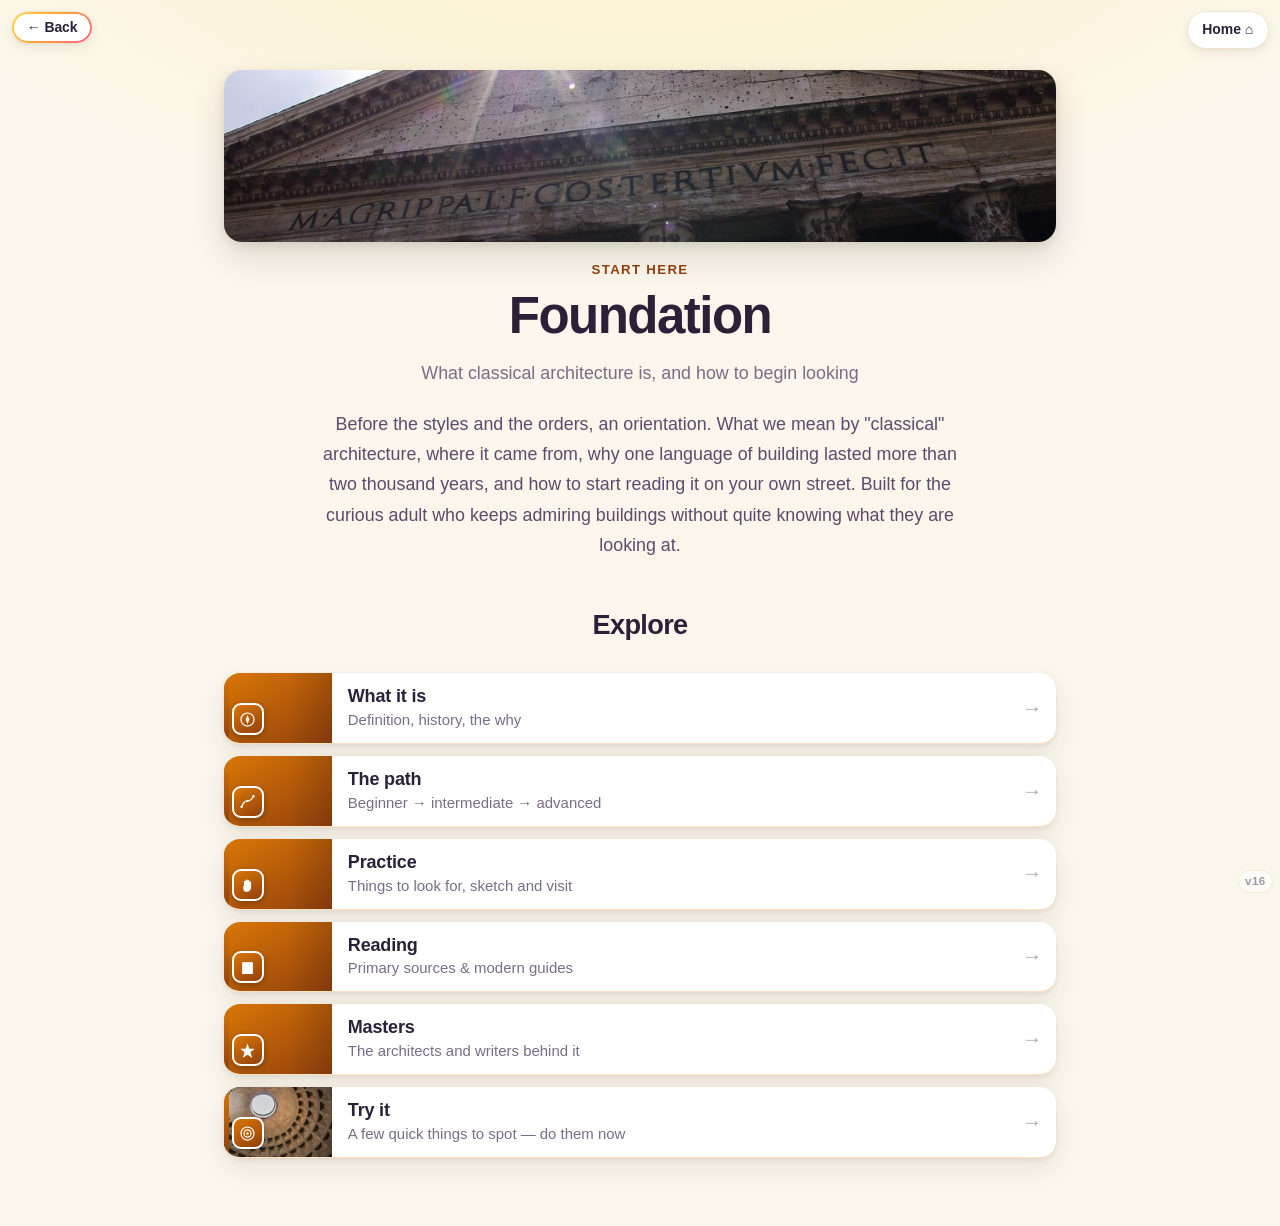
==== commit b79c03f5: "Richer lessons: inline principle images + Masters' works & links (Ornament template) Page engine upg" ====
--- a/art.html
+++ b/art.html
@@ -46,6 +46,19 @@
     .tryit-more{ display:block; text-decoration:none; margin-top:16px; padding:16px 18px; border-radius:16px; color:#fff; background:linear-gradient(135deg,var(--m-color,#7c3aed),var(--m-deep,#5b21b6)); box-shadow:0 4px 14px rgba(60,45,20,.2); }
     .tryit-more-note{ display:block; font-size:.92em; opacity:.95; line-height:1.45; margin-bottom:9px; }
     .tryit-more-cta{ display:block; font-weight:800; font-size:1.06em; }
+    /* Inline illustrative image inside a principle card */
+    .pfig{ margin:2px 0 14px; border-radius:13px; overflow:hidden; background:var(--m-soft,#f0eef7); box-shadow:0 2px 4px rgba(60,45,20,.08),0 8px 20px rgba(60,45,20,.10); }
+    .pfig img{ display:block; width:100%; height:auto; }
+    .pfig figcaption{ padding:8px 13px 9px; font-size:.83em; line-height:1.4; color:var(--ink-mute,#7a7488); font-style:italic; background:#fff; }
+    .principle-card .pfig{ margin-top:6px; }
+    /* Masters — key works + read-more link */
+    .master-works{ margin-top:12px; padding-top:11px; border-top:1px solid var(--rule,#EADFC6); }
+    .master-works .mw-label{ display:block; font:800 .68rem var(--sans); letter-spacing:.08em; text-transform:uppercase; color:var(--m-deep,#5b21b6); margin-bottom:6px; }
+    .master-works ul{ margin:0; padding-left:1.15em; }
+    .master-works li{ font-size:.94em; line-height:1.5; color:var(--ink-soft,#4d4658); margin:.2em 0; }
+    .master-works li i{ color:var(--ink-mute,#7a7488); }
+    .master-link{ display:inline-flex; align-items:center; gap:.35em; margin-top:12px; font:800 .9em var(--sans); color:#fff; text-decoration:none;
+      background:linear-gradient(135deg,var(--m-color,#7c3aed),var(--m-deep,#5b21b6)); padding:.5em 1em; border-radius:999px; box-shadow:0 3px 10px rgba(60,45,20,.16); }
   </style>
 </head>
 <body class="method-page">
@@ -163,6 +176,7 @@
             <div class="card principle-card">
               <div class="principle-num">${i + 1}</div>
               <h3>${p.name}</h3>
+              ${p.image ? `<figure class="pfig"><img src="${p.image}" alt="" loading="lazy" onerror="this.closest('.pfig').remove()">${p.caption ? `<figcaption>${p.caption}</figcaption>` : ''}</figure>` : ''}
               <p>${p.body}</p>
               <p class="why">${p.why}</p>
             </div>
@@ -206,9 +220,11 @@
         body = `
           <p class="lede">${s.intro}</p>
           ${s.figures.map(f => `
-            <div class="card">
+            <div class="card master-card">
               <h3>${f.name}</h3>
               <p>${f.what}</p>
+              ${f.works && f.works.length ? `<div class="master-works"><span class="mw-label">Key works</span><ul>${f.works.map(w => `<li>${w}</li>`).join('')}</ul></div>` : ''}
+              ${f.link ? `<a class="master-link" href="${f.link}" target="_blank" rel="noopener">Find out more →</a>` : ''}
             </div>
           `).join('')}
         `;
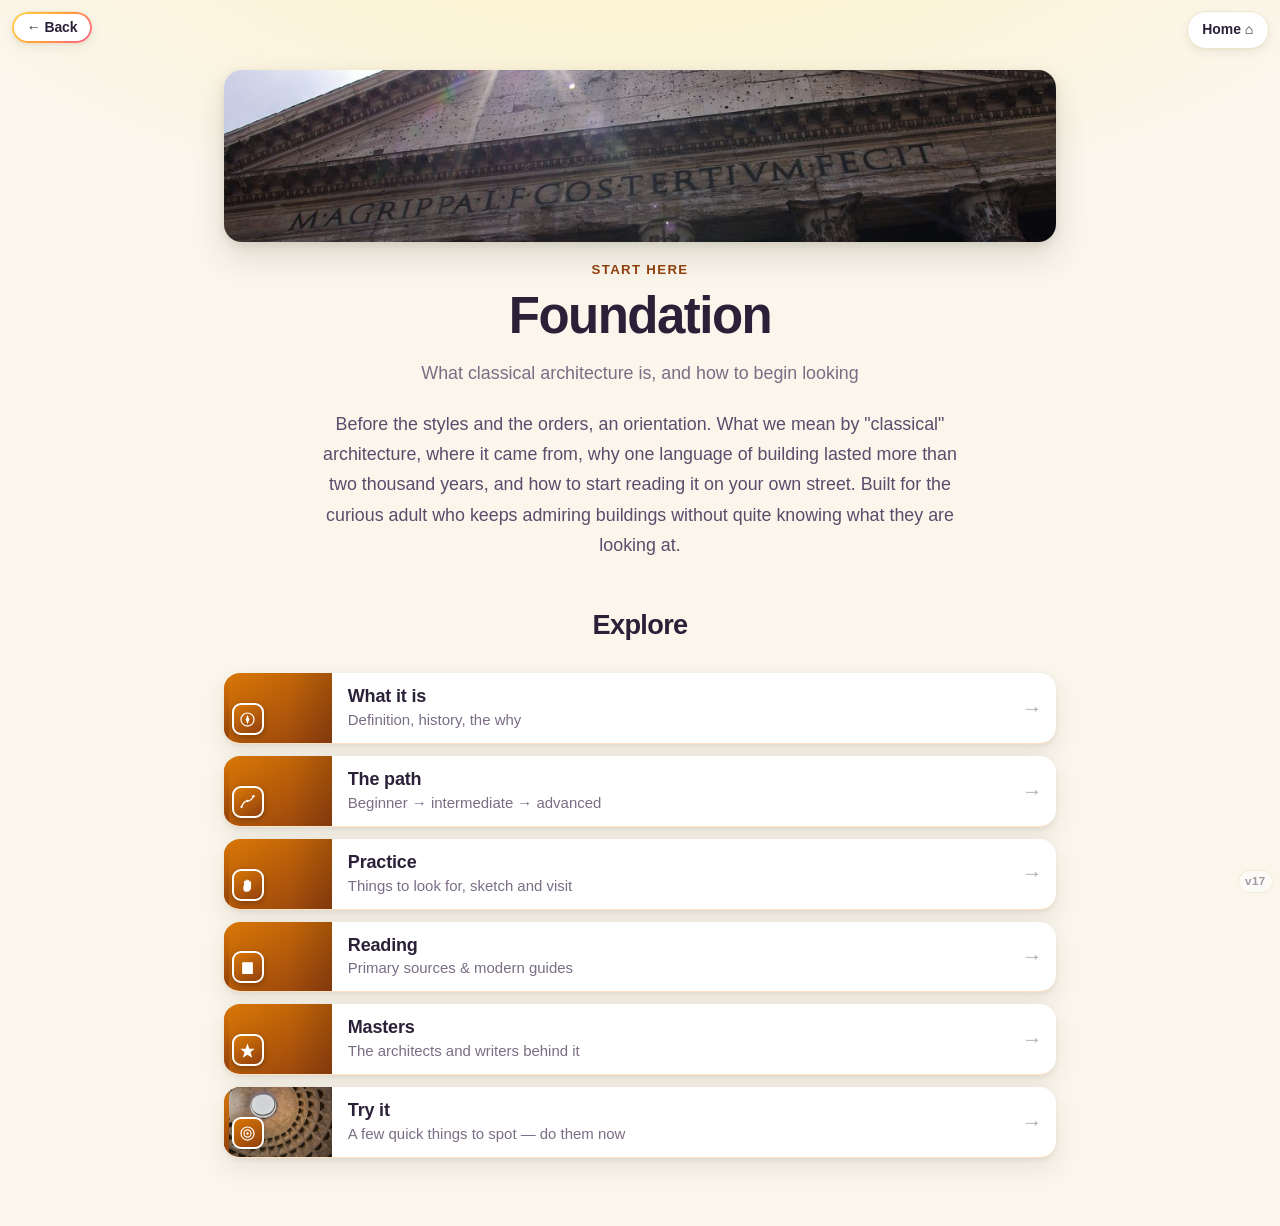
==== commit 2cc01b63: "Ornament fully enriched — image on every principle, portrait on every master, reading illustration A" ====
--- a/art.html
+++ b/art.html
@@ -59,6 +59,11 @@
     .master-works li i{ color:var(--ink-mute,#7a7488); }
     .master-link{ display:inline-flex; align-items:center; gap:.35em; margin-top:12px; font:800 .9em var(--sans); color:#fff; text-decoration:none;
       background:linear-gradient(135deg,var(--m-color,#7c3aed),var(--m-deep,#5b21b6)); padding:.5em 1em; border-radius:999px; box-shadow:0 3px 10px rgba(60,45,20,.16); }
+    .master-head{ display:flex; align-items:center; gap:13px; margin-bottom:8px; }
+    .master-head h3{ margin:0; }
+    .master-avatar{ flex:none; width:64px; height:64px; border-radius:50%; object-fit:cover; object-position:top center;
+      box-shadow:0 2px 7px rgba(0,0,0,.22); border:3px solid #fff; background:var(--m-soft,#eee); }
+    .read-hero{ margin:0 0 16px; }
   </style>
 </head>
 <body class="method-page">
@@ -208,6 +213,7 @@
       } else if (key === 'reading') {
         body = `
           <p class="lede">${s.intro}</p>
+          ${s.heroImage ? `<figure class="pfig read-hero"><img src="${s.heroImage}" alt="" loading="lazy" onerror="this.closest('.pfig').remove()">${s.heroCaption ? `<figcaption>${s.heroCaption}</figcaption>` : ''}</figure>` : ''}
           <div class="card">
             <ul class="book-list">
               ${s.books.map(b => `
@@ -221,7 +227,9 @@
           <p class="lede">${s.intro}</p>
           ${s.figures.map(f => `
             <div class="card master-card">
-              <h3>${f.name}</h3>
+              ${f.portrait
+                ? `<div class="master-head"><img class="master-avatar" src="${f.portrait}" alt="" loading="lazy" onerror="this.remove()"><h3>${f.name}</h3></div>`
+                : `<h3>${f.name}</h3>`}
               <p>${f.what}</p>
               ${f.works && f.works.length ? `<div class="master-works"><span class="mw-label">Key works</span><ul>${f.works.map(w => `<li>${w}</li>`).join('')}</ul></div>` : ''}
               ${f.link ? `<a class="master-link" href="${f.link}" target="_blank" rel="noopener">Find out more →</a>` : ''}
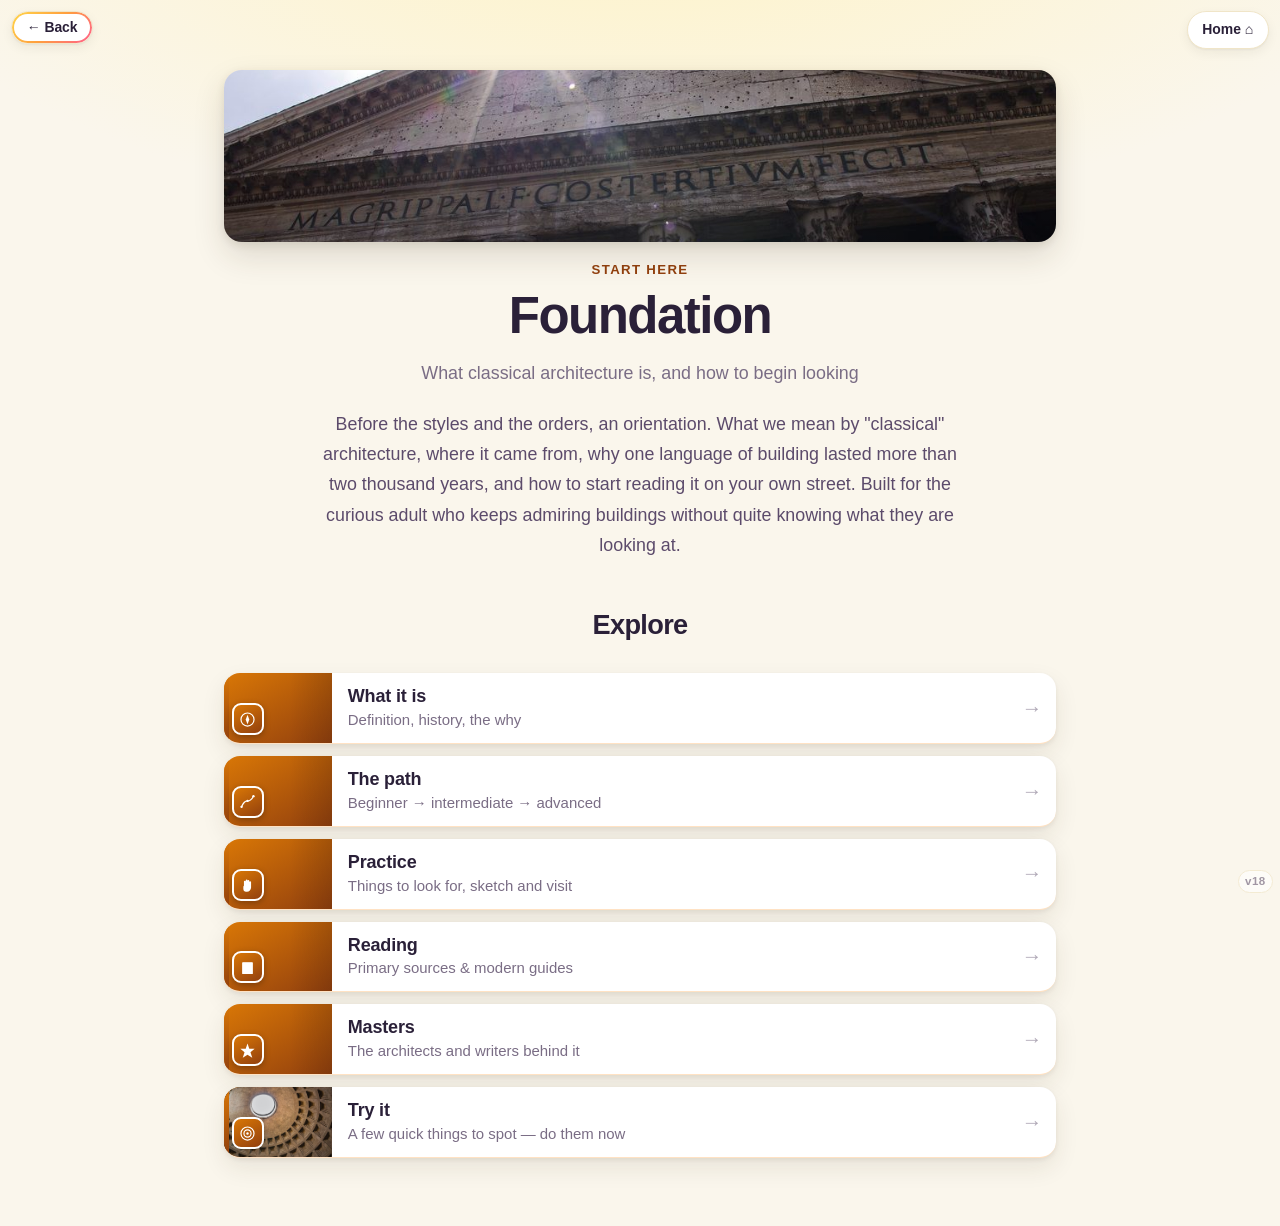
==== commit 1427a171: "Ornament images in EVERY section + The Library page (all 74 books) art.html: generic section heroIma" ====
--- a/art.html
+++ b/art.html
@@ -63,7 +63,8 @@
     .master-head h3{ margin:0; }
     .master-avatar{ flex:none; width:64px; height:64px; border-radius:50%; object-fit:cover; object-position:top center;
       box-shadow:0 2px 7px rgba(0,0,0,.22); border:3px solid #fff; background:var(--m-soft,#eee); }
-    .read-hero{ margin:0 0 16px; }
+    .read-hero, .section-hero{ margin:0 0 16px; }
+    .activity-card .actfig{ margin:2px 0 10px; }
   </style>
 </head>
 <body class="method-page">
@@ -190,6 +191,7 @@
       } else if (key === 'the-path') {
         body = `
           <p class="lede">${s.intro}</p>
+          ${s.heroImage ? `<figure class="pfig section-hero"><img src="${s.heroImage}" alt="" loading="lazy" onerror="this.closest('.pfig').remove()">${s.heroCaption ? `<figcaption>${s.heroCaption}</figcaption>` : ''}</figure>` : ''}
           ${s.levels.map(level => `
             <div class="card stage-card">
               <h3>${level.stage}</h3>
@@ -200,10 +202,12 @@
       } else if (key === 'practice') {
         body = `
           <p class="lede">${s.intro}</p>
+          ${s.heroImage ? `<figure class="pfig section-hero"><img src="${s.heroImage}" alt="" loading="lazy" onerror="this.closest('.pfig').remove()">${s.heroCaption ? `<figcaption>${s.heroCaption}</figcaption>` : ''}</figure>` : ''}
           <div class="activity-grid">
             ${s.items.map((item, i) => `
               <div class="activity-card">
                 <div class="activity-num">${i + 1}</div>
+                ${item.image ? `<figure class="pfig actfig"><img src="${item.image}" alt="" loading="lazy" onerror="this.closest('.pfig').remove()">${item.caption ? `<figcaption>${item.caption}</figcaption>` : ''}</figure>` : ''}
                 <div class="activity-name">${item.name}</div>
                 <div class="activity-body">${item.body}</div>
               </div>
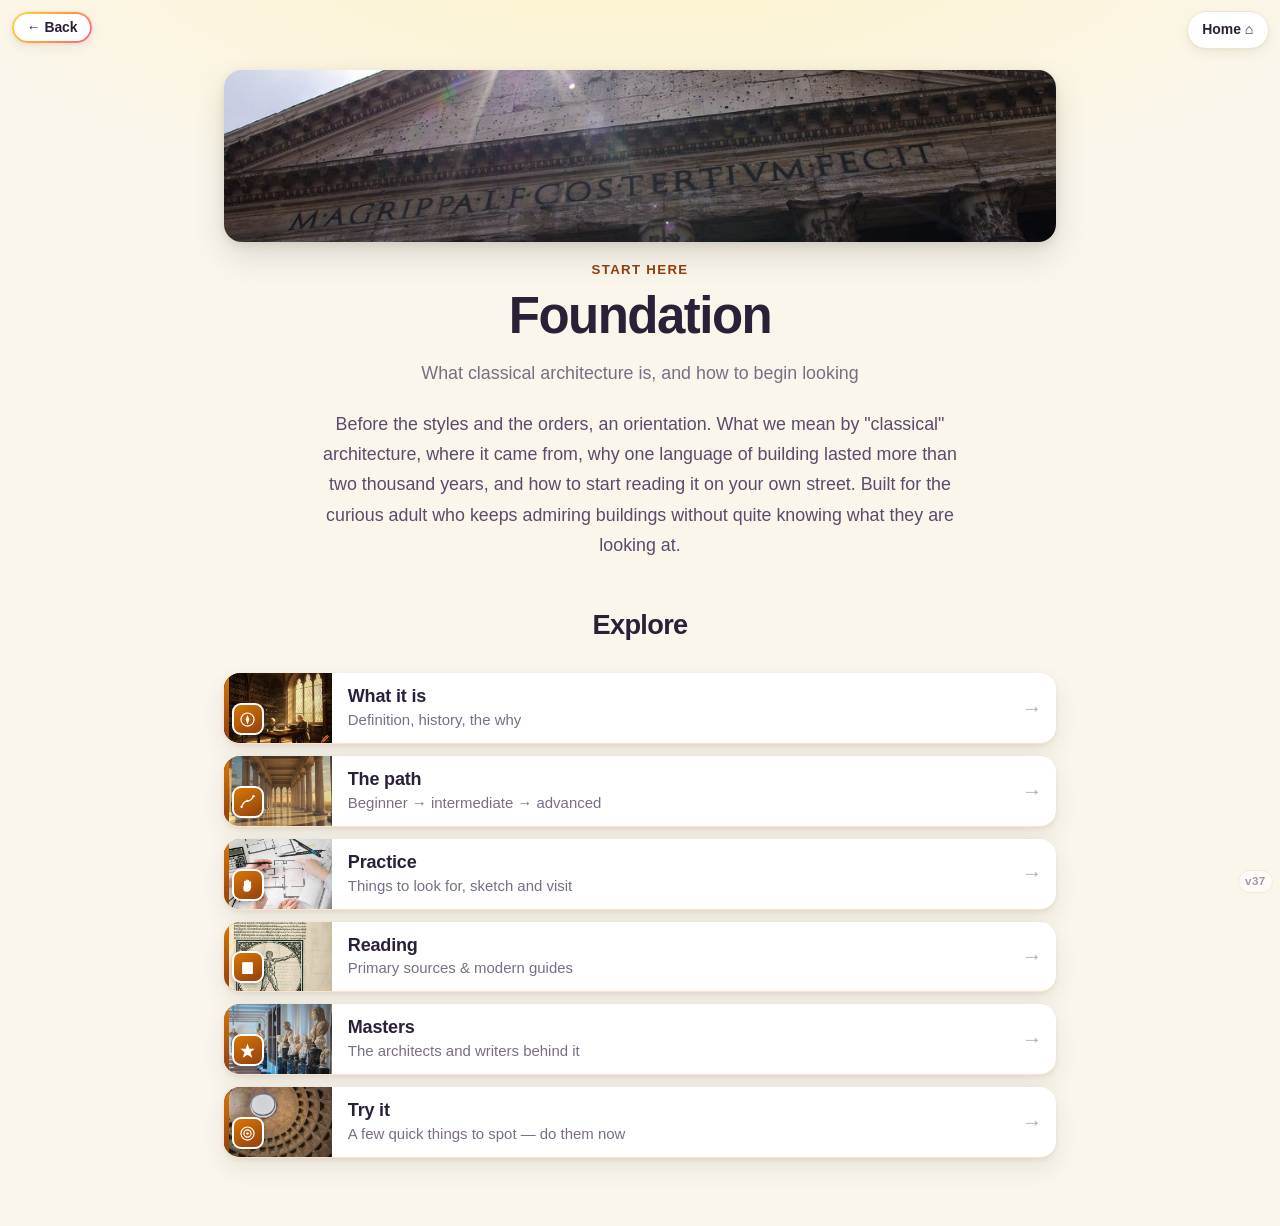
==== commit 3eb42133: "Doric: single-page Wikipedia-style profile (overview, at-a-glance, features, spot-it, memory aids, e" ====
--- a/art.html
+++ b/art.html
@@ -65,6 +65,82 @@
       box-shadow:0 2px 7px rgba(0,0,0,.22); border:3px solid #fff; background:var(--m-soft,#eee); }
     .read-hero, .section-hero{ margin:0 0 16px; }
     .activity-card .actfig{ margin:2px 0 10px; }
+
+    /* ============================================================
+       Single-page "read it all here" profile (Wikipedia-style)
+       ============================================================ */
+    .wiki-hero{ margin:2px 0 6px; }
+    .wiki-hero .wh-eyebrow{ font:800 .68rem/1 var(--sans); letter-spacing:.12em; text-transform:uppercase; color:var(--m-deep,#7A360A); opacity:.9; }
+    .wiki-hero h1{ margin:.3em 0 0; font-weight:800; font-size:clamp(27px,7vw,38px); line-height:1.05; letter-spacing:-.02em; color:var(--ink); }
+    .wiki-hero .wh-essence{ margin:.55em 0 0; font-size:1.06em; line-height:1.5; color:var(--ink-soft); }
+    .wiki-banner{ position:relative; border-radius:18px; overflow:hidden; height:190px; margin:16px 0 6px; box-shadow:0 3px 8px rgba(60,45,20,.10),0 14px 32px rgba(60,45,20,.14); }
+    .wiki-banner img{ width:100%; height:100%; object-fit:cover; display:block; }
+    .wiki-banner figcaption{ position:absolute; left:0; right:0; bottom:0; padding:26px 15px 11px; font-size:.82em; line-height:1.4; color:#fff; background:linear-gradient(180deg,rgba(0,0,0,0),rgba(0,0,0,.62)); }
+
+    /* Section label — matches the family accent rule */
+    .wiki-label{ font:800 .74rem/1 var(--sans); letter-spacing:.09em; text-transform:uppercase; color:var(--m-deep,#7A360A); margin:34px 0 14px; display:flex; align-items:center; gap:.6em; }
+    .wiki-label::after{ content:""; flex:1; height:1.5px; border-radius:2px; background:linear-gradient(90deg,color-mix(in srgb, var(--m-color,#B4560F) 50%, transparent),transparent); }
+
+    /* At a glance — quick-fact chips */
+    .wiki-glance{ display:grid; grid-template-columns:1fr 1fr; gap:10px; margin:2px 0 2px; }
+    .wg-chip{ position:relative; background:#fff; border-radius:14px; padding:12px 14px; box-shadow:var(--shadow-sm); overflow:hidden; }
+    .wg-chip::before{ content:""; position:absolute; left:0; top:0; bottom:0; width:3.5px; background:linear-gradient(180deg,var(--m-color,#B4560F),var(--m-deep,#7A360A)); }
+    .wg-chip .wg-l{ font:800 .64rem/1 var(--sans); letter-spacing:.07em; text-transform:uppercase; color:var(--m-deep,#7A360A); opacity:.85; }
+    .wg-chip .wg-v{ margin-top:.4em; font-size:.94em; line-height:1.4; color:var(--ink); font-weight:600; }
+    @media (max-width:420px){ .wiki-glance{ grid-template-columns:1fr; } }
+
+    .wiki-prose p{ font-size:1.04em; line-height:1.66; color:var(--ink-soft); margin:0 0 .85em; }
+
+    /* Key features */
+    .wiki-feat{ display:flex; flex-direction:column; gap:14px; }
+    .wf-card{ background:#fff; border-radius:16px; overflow:hidden; box-shadow:var(--shadow-sm); }
+    .wf-card img{ display:block; width:100%; height:170px; object-fit:cover; }
+    .wf-body{ padding:14px 16px 16px; }
+    .wf-body h3{ margin:0 0 .35em; font-weight:800; font-size:1.1em; letter-spacing:-.01em; color:var(--ink); line-height:1.22; }
+    .wf-body p{ margin:0; font-size:.97em; line-height:1.56; color:var(--ink-soft); }
+    .wf-cap{ font-size:.82em; font-style:italic; color:var(--ink-mute); margin:0 0 .55em; }
+
+    /* How to spot it — checklist */
+    .wiki-spot{ background:linear-gradient(160deg,var(--m-soft,#F7E3D2),#FFFDF9); border-radius:16px; padding:6px 18px 8px; }
+    .wiki-spot li{ list-style:none; position:relative; padding:12px 0 12px 30px; font-size:1em; line-height:1.5; color:var(--ink-soft); border-bottom:1px solid color-mix(in srgb, var(--m-color,#B4560F) 18%, transparent); }
+    .wiki-spot li:last-child{ border-bottom:0; }
+    .wiki-spot ul{ margin:0; padding:0; }
+    .wiki-spot li::before{ content:"✓"; position:absolute; left:0; top:11px; font-weight:900; color:var(--m-deep,#7A360A); }
+    .wiki-spot u{ text-decoration:none; font-weight:700; color:var(--ink); border-bottom:2px solid color-mix(in srgb, var(--m-color,#B4560F) 55%, transparent); }
+
+    /* Memory aids */
+    .wiki-mem{ display:flex; flex-direction:column; gap:11px; }
+    .wm-card{ position:relative; background:#fff; border-radius:14px; padding:14px 16px 14px 18px; box-shadow:var(--shadow-sm); overflow:hidden; }
+    .wm-card::before{ content:""; position:absolute; left:0; top:0; bottom:0; width:4px; background:linear-gradient(180deg,var(--m-color,#B4560F),var(--m-deep,#7A360A)); }
+    .wm-kick{ font:800 .7rem/1 var(--sans); letter-spacing:.06em; text-transform:uppercase; color:var(--m-deep,#7A360A); margin-bottom:.4em; }
+    .wm-text{ font-size:1.0em; line-height:1.52; color:var(--ink); }
+
+    /* Famous buildings */
+    .wiki-ex{ display:flex; flex-direction:column; gap:14px; }
+    .we-card{ background:#fff; border-radius:16px; overflow:hidden; box-shadow:var(--shadow-sm); }
+    .we-card img{ display:block; width:100%; height:180px; object-fit:cover; }
+    .we-body{ padding:13px 16px 15px; }
+    .we-name{ font-weight:800; font-size:1.08em; color:var(--ink); line-height:1.2; }
+    .we-where{ margin:.25em 0 .5em; font:700 .8rem var(--sans); letter-spacing:.02em; text-transform:uppercase; color:var(--m-deep,#7A360A); opacity:.85; }
+    .we-note{ margin:0; font-size:.95em; line-height:1.5; color:var(--ink-soft); }
+
+    /* FAQ — tap-open drop-downs */
+    .wiki-faq details{ background:#fff; border-radius:14px; box-shadow:var(--shadow-sm); margin-bottom:10px; overflow:hidden; }
+    .wiki-faq summary{ list-style:none; cursor:pointer; padding:15px 44px 15px 16px; font-weight:700; font-size:1.01em; color:var(--ink); position:relative; }
+    .wiki-faq summary::-webkit-details-marker{ display:none; }
+    .wiki-faq summary::after{ content:"+"; position:absolute; right:16px; top:50%; transform:translateY(-50%); font:800 1.3em/1 var(--sans); color:var(--m-deep,#7A360A); transition:transform .2s ease; }
+    .wiki-faq details[open] summary::after{ content:"–"; }
+    .wiki-faq .fa-a{ padding:0 16px 16px; font-size:.98em; line-height:1.6; color:var(--ink-soft); }
+
+    /* Reading */
+    .wiki-books{ background:#fff; border-radius:16px; padding:6px 18px; box-shadow:var(--shadow-sm); }
+    .wiki-books ul{ margin:0; padding:0; }
+    .wiki-books li{ list-style:none; padding:14px 0; border-bottom:1px solid var(--rule); }
+    .wiki-books li:last-child{ border-bottom:0; }
+    .wiki-books .wb-title{ font-weight:800; color:var(--ink); }
+    .wiki-books .wb-auth{ color:var(--ink-mute); }
+    .wiki-books .wb-note{ display:block; margin-top:.3em; font-size:.9em; line-height:1.5; color:var(--ink-soft); }
+    .wiki-read{ display:inline-flex; align-items:center; gap:.5em; margin:30px 0 0; cursor:pointer; font:800 .95em var(--sans); color:var(--m-deep,#7A360A); background:#fff; border:1.6px solid currentColor; padding:.62em 1.2em; border-radius:999px; box-shadow:var(--shadow-sm); }
   </style>
 </head>
 <body class="method-page">
@@ -73,6 +149,7 @@
   <script src="assets/elements-data.js"></script>
   <script src="assets/styles-data.js"></script>
   <script src="assets/tryit-data.js"></script>
+  <script src="assets/profiles.js"></script>
   <script src="assets/app.js"></script>
   <script>
     const SUB_ICONS = {
@@ -130,9 +207,121 @@
       const sub = new URLSearchParams(location.search).get('s');
       if (sub && a.sections && a.sections[sub]) {
         renderSubSection(a, sub);
+      } else if (window.PROFILES && window.PROFILES[a.id]) {
+        renderProfilePage(a, window.PROFILES[a.id]);
       } else {
         renderArtLanding(a);
       }
+    }
+
+    function esc(s){ return String(s == null ? '' : s).replace(/[&<>"]/g, c => ({'&':'&amp;','<':'&lt;','>':'&gt;','"':'&quot;'}[c])); }
+
+    // Single scrolling "read it all here" page, built from a PROFILE.
+    function renderProfilePage(a, p) {
+      const label = (t) => `<div class="wiki-label">${t}</div>`;
+
+      const glance = (p.atGlance && p.atGlance.length) ? `
+        ${label('At a glance')}
+        <div class="wiki-glance">
+          ${p.atGlance.map(g => `<div class="wg-chip"><div class="wg-l">${esc(g.label)}</div><div class="wg-v">${esc(g.value)}</div></div>`).join('')}
+        </div>` : '';
+
+      const overview = (p.overview && p.overview.length) ? `
+        ${label('What it is')}
+        <div class="wiki-prose">${p.overview.map(x => `<p>${esc(x)}</p>`).join('')}</div>
+        ${p.overviewImage ? `<figure class="wiki-banner"><img src="${esc(p.overviewImage.src)}" alt="" loading="lazy" onerror="this.closest('.wiki-banner').remove()">${p.overviewImage.caption ? `<figcaption>${esc(p.overviewImage.caption)}</figcaption>` : ''}</figure>` : ''}` : '';
+
+      const features = (p.features && p.features.length) ? `
+        ${label('Its key parts')}
+        <div class="wiki-feat">
+          ${p.features.map(f => `
+            <div class="wf-card">
+              ${f.image ? `<img src="${esc(f.image)}" alt="" loading="lazy" onerror="this.remove()">` : ''}
+              <div class="wf-body">
+                <h3>${esc(f.name)}</h3>
+                ${f.caption ? `<p class="wf-cap">${esc(f.caption)}</p>` : ''}
+                <p>${esc(f.body)}</p>
+              </div>
+            </div>`).join('')}
+        </div>` : '';
+
+      // spot bullets allow a whitelisted <u> for underlined key terms
+      const spot = (p.spot && p.spot.length) ? `
+        ${label('How to spot it')}
+        <div class="wiki-spot"><ul>${p.spot.map(s => `<li>${allowU(s)}</li>`).join('')}</ul></div>` : '';
+
+      const memory = (p.memory && p.memory.length) ? `
+        ${label('How to remember it')}
+        <div class="wiki-mem">
+          ${p.memory.map(m => `<div class="wm-card"><div class="wm-kick">${esc(m.kick)}</div><div class="wm-text">${esc(m.text)}</div></div>`).join('')}
+        </div>` : '';
+
+      const examples = (p.examples && p.examples.length) ? `
+        ${label('Famous examples')}
+        <div class="wiki-ex">
+          ${p.examples.map(e => `
+            <div class="we-card">
+              ${e.image ? `<img src="${esc(e.image)}" alt="" loading="lazy" onerror="this.remove()">` : ''}
+              <div class="we-body">
+                <div class="we-name">${esc(e.name)}</div>
+                ${e.where ? `<div class="we-where">${esc(e.where)}</div>` : ''}
+                <p class="we-note">${esc(e.note)}</p>
+              </div>
+            </div>`).join('')}
+        </div>` : '';
+
+      const architects = (p.architects && p.architects.length) ? `
+        ${label('The architects')}
+        ${p.architects.map(f => `
+          <div class="card master-card">
+            ${f.portrait
+              ? `<div class="master-head"><img class="master-avatar" src="${esc(f.portrait)}" alt="" loading="lazy" onerror="this.remove()"><h3>${esc(f.name)}</h3></div>`
+              : `<h3>${esc(f.name)}</h3>`}
+            <p>${esc(f.what)}</p>
+            ${f.works && f.works.length ? `<div class="master-works"><span class="mw-label">Key works</span><ul>${f.works.map(w => `<li>${w}</li>`).join('')}</ul></div>` : ''}
+            ${f.link ? `<a class="master-link" href="${esc(f.link)}" target="_blank" rel="noopener">Find out more →</a>` : ''}
+          </div>`).join('')}` : '';
+
+      const faq = (p.faq && p.faq.length) ? `
+        ${label('Questions')}
+        <div class="wiki-faq">
+          ${p.faq.map(f => `<details><summary>${esc(f.q)}</summary><div class="fa-a">${esc(f.a)}</div></details>`).join('')}
+        </div>` : '';
+
+      const books = (p.books && p.books.length) ? `
+        ${label('Where to read more')}
+        <div class="wiki-books"><ul>
+          ${p.books.map(b => `<li><span class="wb-title">${esc(b.title)}</span> <span class="wb-auth">— ${esc(b.author)}</span><span class="wb-note">${esc(b.note)}</span></li>`).join('')}
+        </ul></div>` : '';
+
+      root.innerHTML = `
+        <header class="wiki-hero">
+          <div class="wh-eyebrow">${esc(a.group)}</div>
+          <h1>${esc(a.name)}</h1>
+          ${p.essence ? `<p class="wh-essence">${esc(p.essence)}</p>` : ''}
+        </header>
+        ${glance}
+        ${overview}
+        ${features}
+        ${spot}
+        ${memory}
+        ${examples}
+        ${architects}
+        ${faq}
+        ${books}
+        <button class="wiki-read" id="wiki-read-btn">▶ Read this aloud</button>
+      `;
+      window.scrollTo(0, 0);
+      const rb = document.getElementById('wiki-read-btn');
+      if (rb) rb.addEventListener('click', () => {
+        if (window.Reader && window.Reader.speaking) { window.Reader.stop(); rb.textContent = '▶ Read this aloud'; }
+        else if (window.Reader) { window.Reader.readElement(root); rb.textContent = '⏹ Stop'; }
+      });
+    }
+
+    // Allow only <u>…</u> through; escape everything else.
+    function allowU(s) {
+      return esc(s).replace(/&lt;u&gt;/g, '<u>').replace(/&lt;\/u&gt;/g, '</u>');
     }
 
     function renderArtLanding(a) {
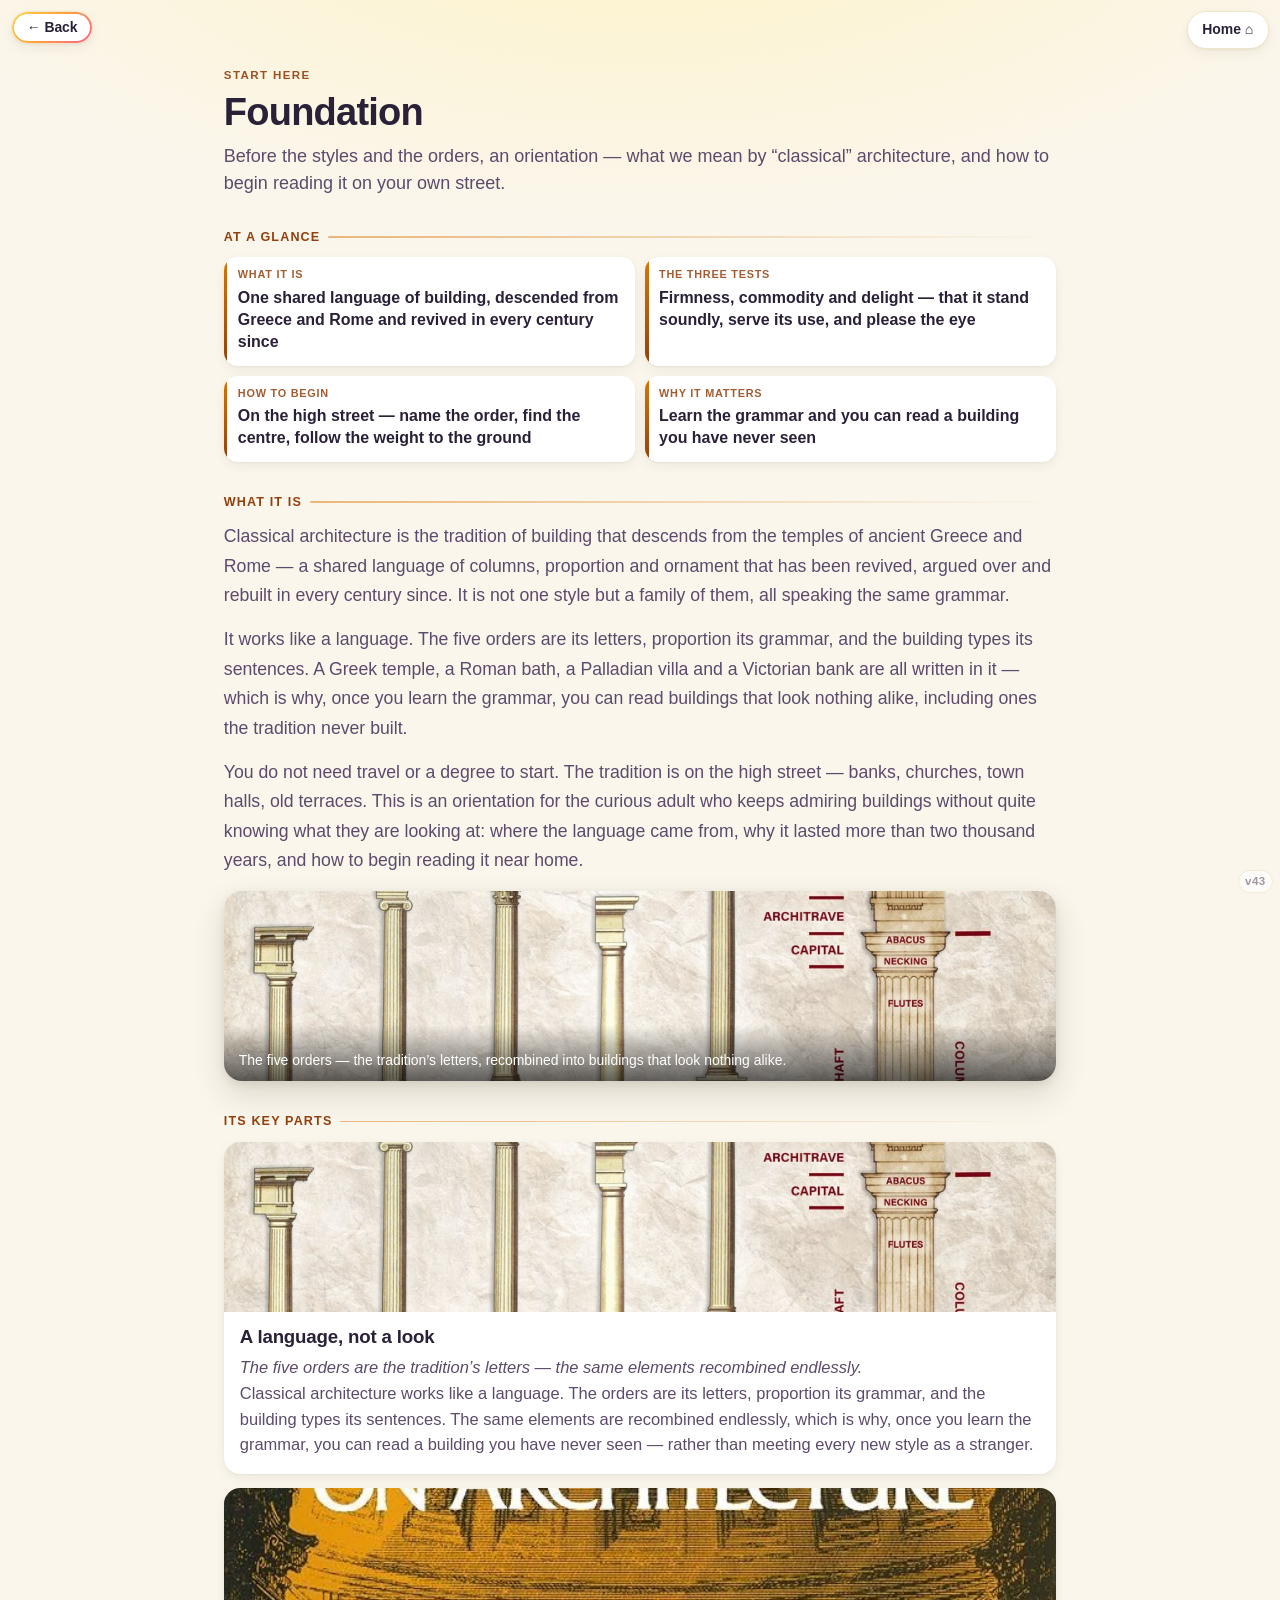
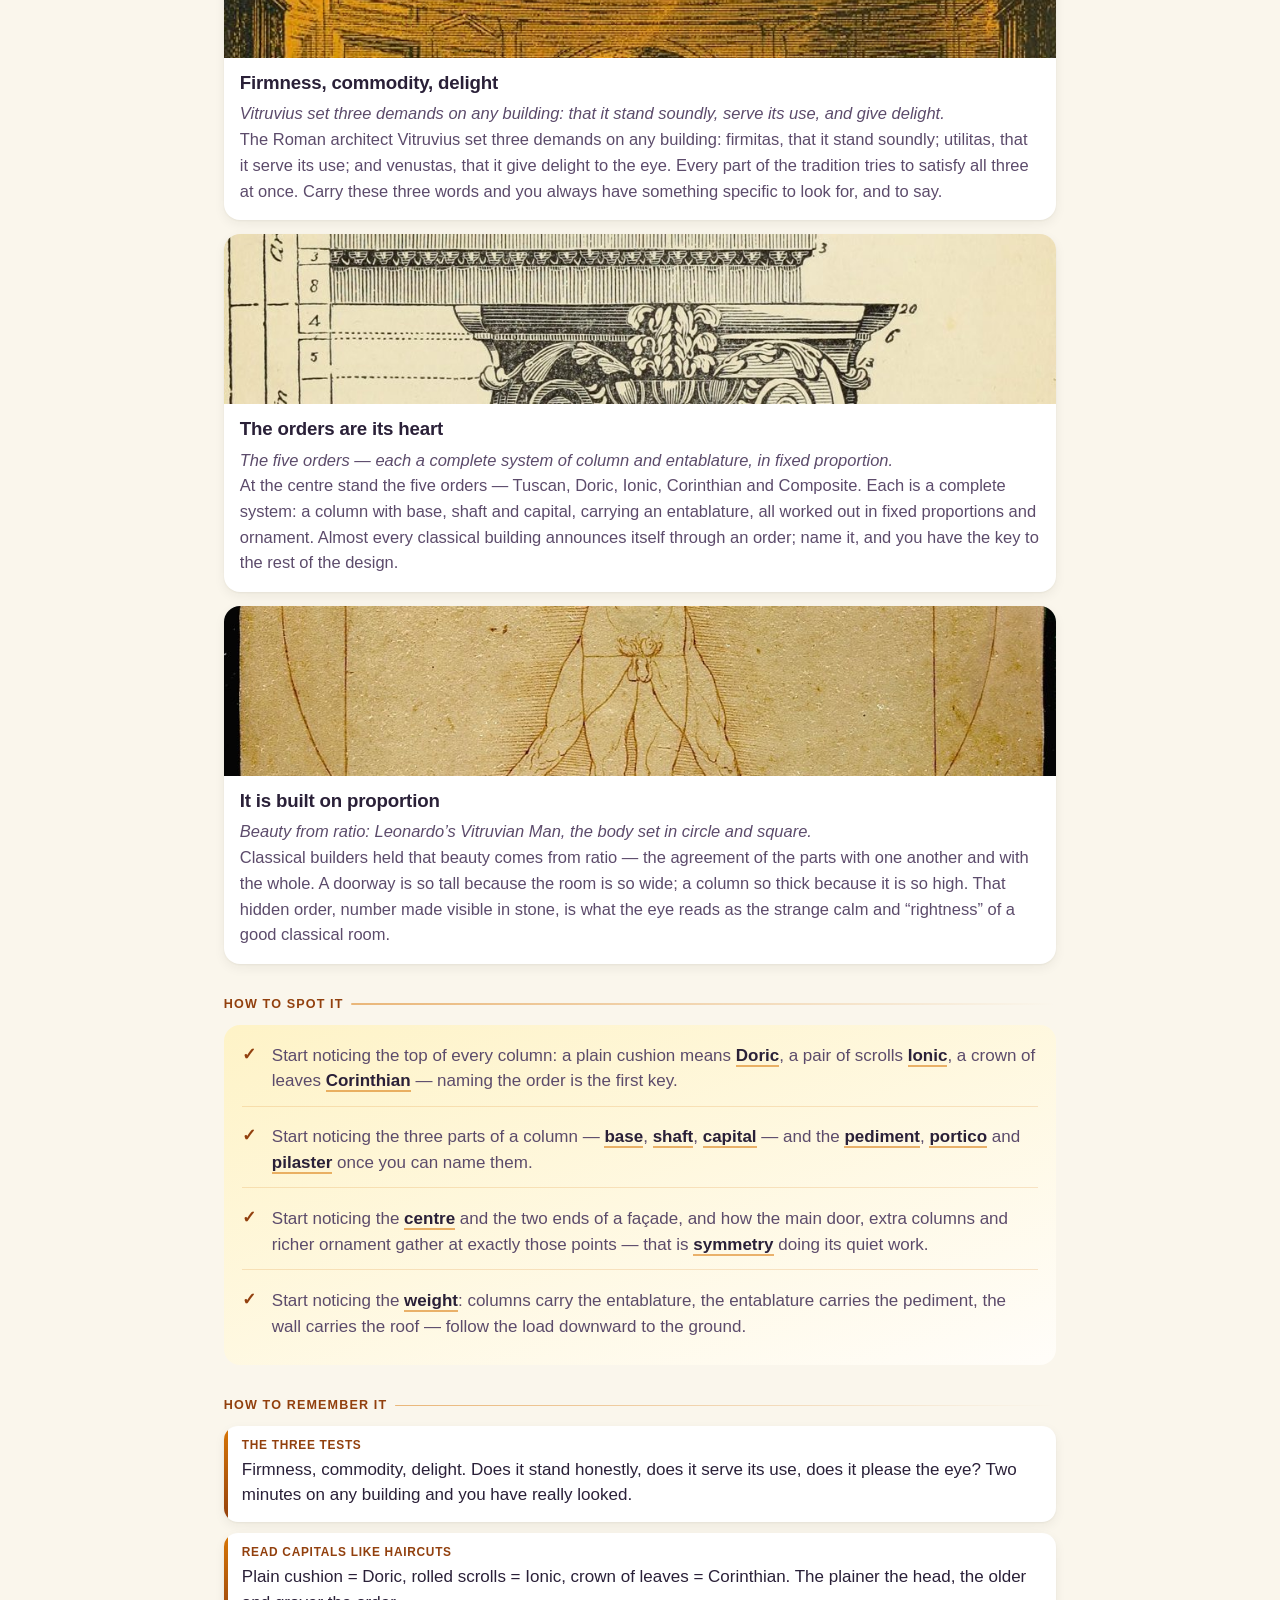
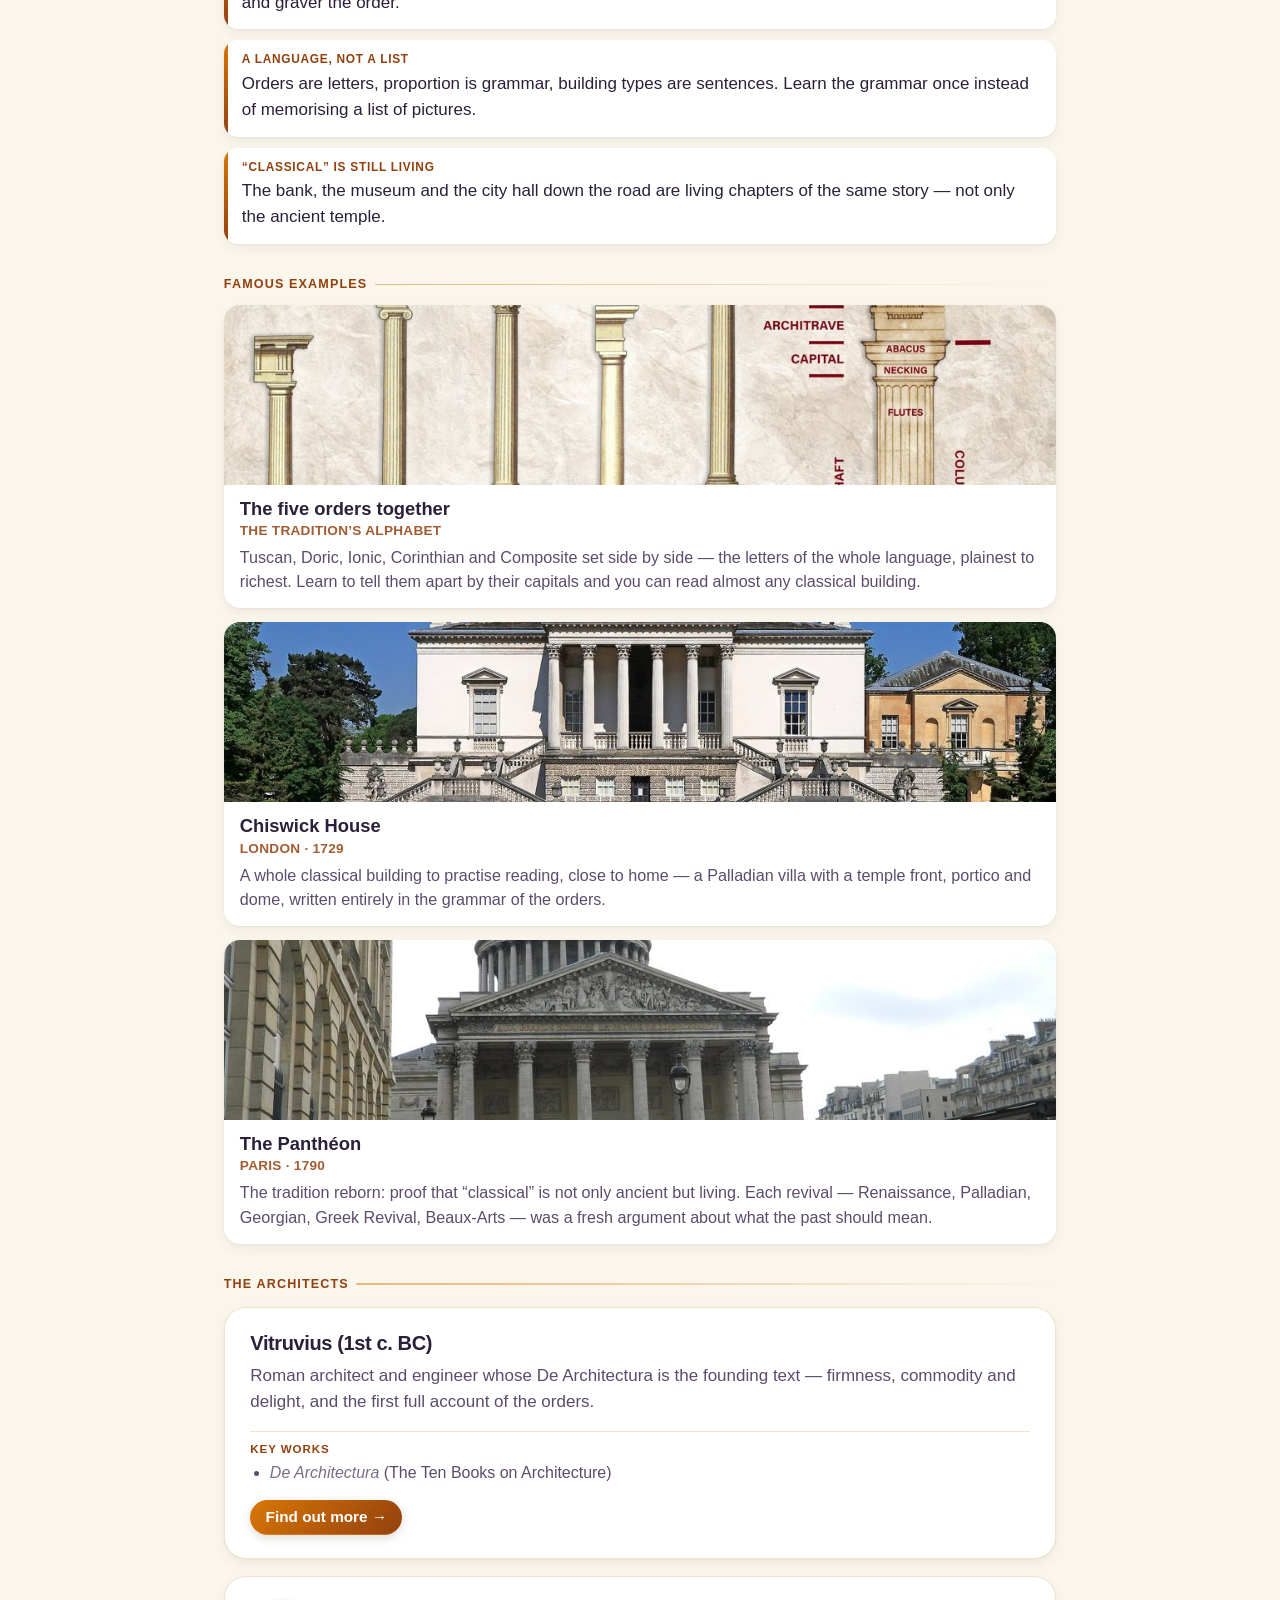
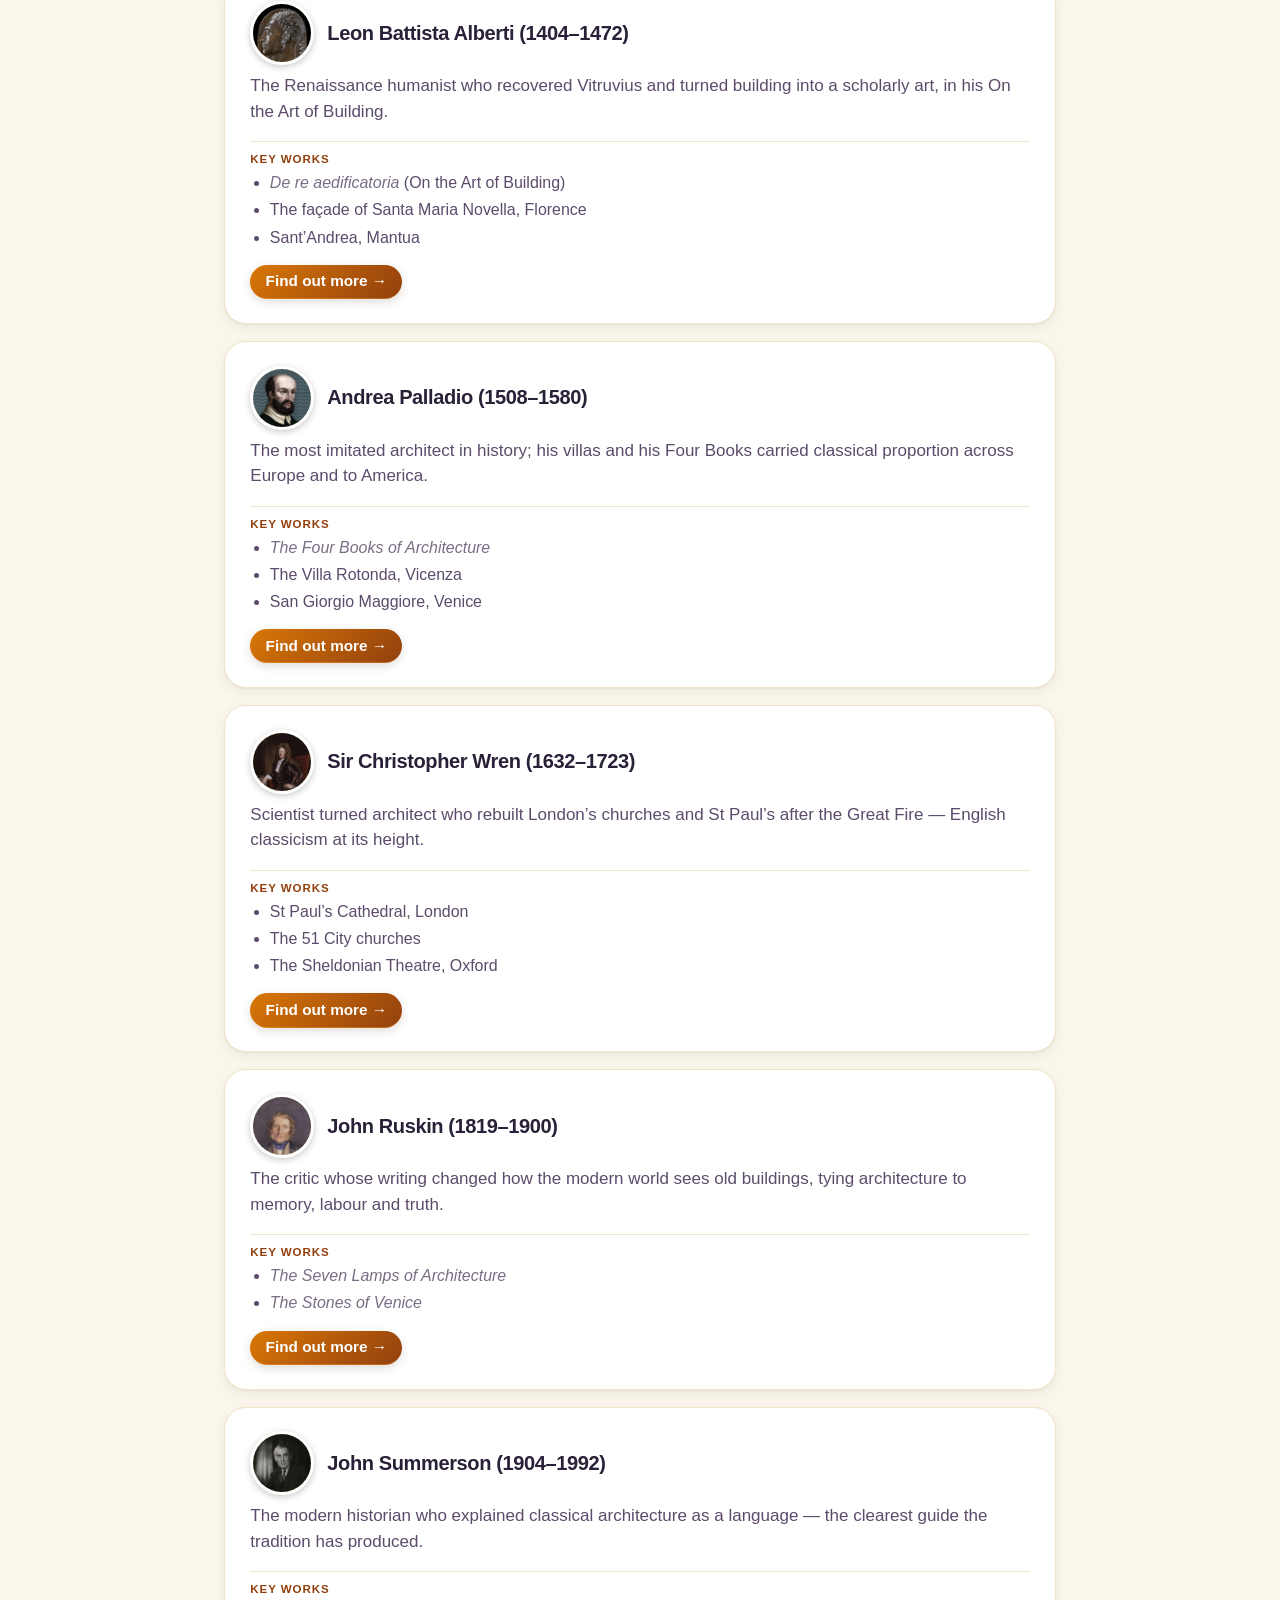
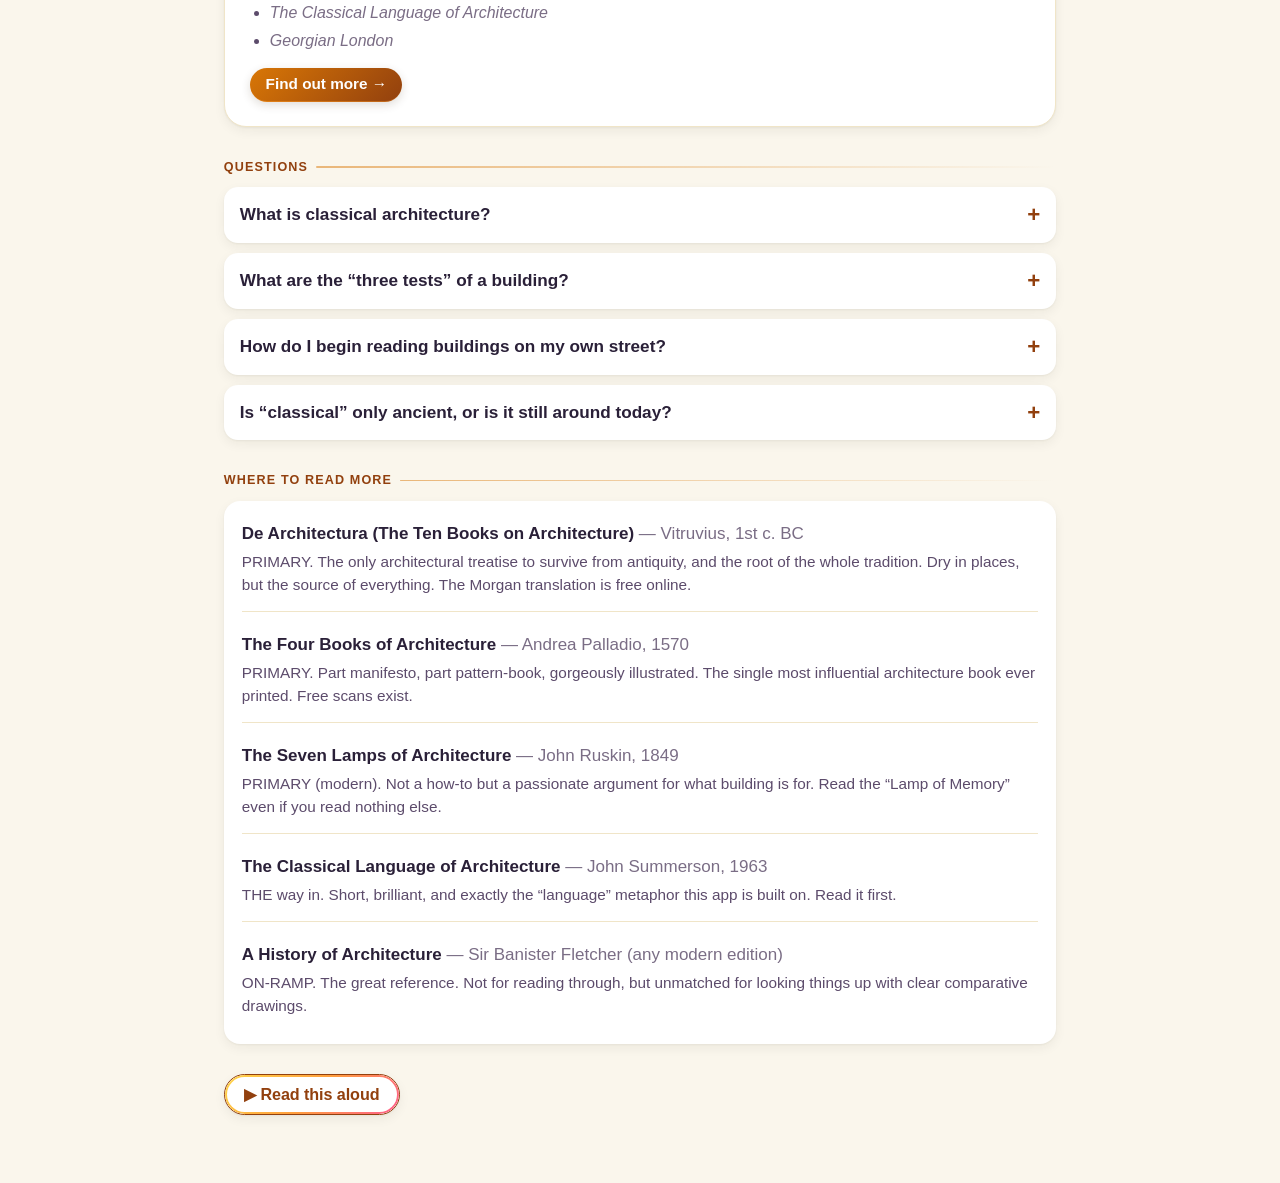
==== commit f453fbf9: "Add a curated video to each style, order and element 14 of 19 topics get a Watch block on the topic " ====
--- a/art.html
+++ b/art.html
@@ -141,6 +141,39 @@
     .wiki-books .wb-auth{ color:var(--ink-mute); }
     .wiki-books .wb-note{ display:block; margin-top:.3em; font-size:.9em; line-height:1.5; color:var(--ink-soft); }
     .wiki-read{ display:inline-flex; align-items:center; gap:.5em; margin:30px 0 0; cursor:pointer; font:800 .95em var(--sans); color:var(--m-deep,#7A360A); background:#fff; border:1.6px solid currentColor; padding:.62em 1.2em; border-radius:999px; box-shadow:var(--shadow-sm); }
+
+    /* ── Watch — one curated video per topic. Facade only: a thumbnail until
+       tapped, then the real player is injected, so nothing loads from YouTube
+       and no cookies are set on page load. The creator still gets the view.
+       `start` deep-links into a longer film (used by the five orders). ── */
+    .watch-sec{ margin:26px 0 8px; }
+    .watch-card{ border-radius:16px; overflow:hidden; background:#fff;
+      border:1.5px solid rgba(0,0,0,.09); box-shadow:0 2px 14px rgba(0,0,0,.06); }
+    .watch-play{ display:block; width:100%; padding:0; border:0; background:#0d0b12; cursor:pointer;
+      position:relative; aspect-ratio:16/9; line-height:0; }
+    .watch-play img{ width:100%; height:100%; object-fit:cover; opacity:.93;
+      transition:opacity .25s ease, transform .35s cubic-bezier(0.34,1.56,0.64,1); }
+    .watch-play:hover img{ opacity:1; transform:scale(1.03); }
+    .watch-btn{ position:absolute; inset:0; margin:auto; width:64px; height:64px; border-radius:50%;
+      background:linear-gradient(135deg,var(--c,#B07C3A),var(--cd,#2F4550));
+      box-shadow:0 6px 22px rgba(0,0,0,.38); display:flex; align-items:center; justify-content:center;
+      transition:transform .3s cubic-bezier(0.34,1.56,0.64,1); }
+    .watch-play:hover .watch-btn{ transform:scale(1.1); }
+    .watch-btn::after{ content:""; width:0; height:0; margin-left:5px;
+      border-left:19px solid #fff; border-top:12px solid transparent; border-bottom:12px solid transparent; }
+    .watch-len{ position:absolute; right:9px; bottom:9px; background:rgba(12,10,18,.82); color:#fff;
+      font:800 .78rem/1 -apple-system,system-ui,sans-serif; padding:5px 8px; border-radius:7px; }
+    .watch-card iframe{ display:block; width:100%; aspect-ratio:16/9; border:0; }
+    .watch-tt{ padding:14px 16px 15px; }
+    .watch-name{ font:800 1.04em/1.32 -apple-system,system-ui,sans-serif; letter-spacing:-.01em; }
+    .watch-meta{ margin-top:5px; font:700 .84em -apple-system,system-ui,sans-serif; color:var(--cd,#2F4550); }
+    .watch-meta span{ opacity:.6; font-weight:600; }
+    .watch-why{ margin:10px 0 0; font-size:.96em; line-height:1.6; }
+    .watch-note{ margin-top:11px; padding:10px 12px; border-radius:11px; background:rgba(0,0,0,.045);
+      font-size:.88em; line-height:1.55; }
+    .watch-note b{ color:var(--cd,#2F4550); }
+    .watch-out{ display:inline-block; margin-top:11px; font:700 .86em -apple-system,system-ui,sans-serif;
+      opacity:.6; text-decoration:none; color:inherit; }
   </style>
 </head>
 <body class="method-page">
@@ -148,6 +181,7 @@
 
   <script src="assets/elements-data.js"></script>
   <script src="assets/styles-data.js"></script>
+  <script src="assets/videos-data.js"></script>
   <script src="assets/tryit-data.js"></script>
   <script src="assets/profiles.js"></script>
   <script src="assets/app.js"></script>
@@ -339,6 +373,8 @@
         `;
       }).join('');
 
+      const watchHtml = watchBlock(a);
+
       root.innerHTML = `
         ${a.image ? `<div class="art-banner"><img src="${a.image}" alt="" onerror="this.parentNode.remove()"></div>` : ''}
         <header class="method-hero">
@@ -352,7 +388,9 @@
           <h2>Explore</h2>
           <div class="rtile-list">${subTiles}</div>
         </section>
+        ${watchHtml}
       `;
+      wireWatch(root);
     }
 
     function renderSubSection(a, key) {
@@ -460,6 +498,56 @@
       if (key === 'try-it') wireTryIt(s);
     }
 
+    // ── Watch ──────────────────────────────────────────────────────────
+    // One curated video per topic (assets/videos-data.js). Rendered as a
+    // facade: a thumbnail with a play button, and only on tap do we inject the
+    // real player. Keeps every page fast and cookie-free until it is wanted.
+    function fmtViews(n){
+      n = Number(n) || 0;
+      if (n >= 1e6) return (n / 1e6).toFixed(n >= 1e7 ? 0 : 1).replace(/\.0$/, '') + 'M';
+      if (n >= 1e3) return Math.round(n / 1e3) + 'K';
+      return String(n);
+    }
+
+    function watchBlock(a){
+      const v = (window.VIDEOS || {})[a.id];
+      if (!v) return '';
+      const e = x => String(x == null ? '' : x).replace(/[&<>"]/g, c => ({'&':'&amp;','<':'&lt;','>':'&gt;','"':'&quot;'}[c]));
+      const link = 'https://www.youtube.com/watch?v=' + e(v.id) + (v.start ? '&t=' + v.start : '');
+      return `
+        <section class="sub-tile-section watch-sec" style="--c:${a.color};--cd:${a.colorDeep};">
+          <h2>Watch</h2>
+          <div class="watch-card">
+            <button type="button" class="watch-play" data-vid="${e(v.id)}" data-start="${v.start || 0}" aria-label="Play: ${e(v.title)}">
+              <img src="https://i.ytimg.com/vi/${e(v.id)}/maxresdefault.jpg" alt="" loading="lazy"
+                   onerror="this.onerror=null;this.src='https://i.ytimg.com/vi/${e(v.id)}/hqdefault.jpg'">
+              <span class="watch-btn"></span>
+              ${v.mins ? `<span class="watch-len">${e(v.mins)}</span>` : ''}
+            </button>
+            <div class="watch-tt">
+              <div class="watch-name">${e(v.title)}</div>
+              <div class="watch-meta">${e(v.channel)}${v.views ? ` <span>· ${fmtViews(v.views)} views</span>` : ''}</div>
+              ${v.why ? `<p class="watch-why">${e(v.why)}</p>` : ''}
+              ${v.note ? `<div class="watch-note"><b>Worth knowing:</b> ${e(v.note)}</div>` : ''}
+              <a class="watch-out" href="${link}" target="_blank" rel="noopener">Watch on YouTube ↗</a>
+            </div>
+          </div>
+        </section>`;
+    }
+
+    function wireWatch(scope){
+      scope.querySelectorAll('.watch-play').forEach(btn => btn.addEventListener('click', () => {
+        const start = Number(btn.dataset.start) || 0;
+        const f = document.createElement('iframe');
+        f.src = 'https://www.youtube-nocookie.com/embed/' + btn.dataset.vid
+              + '?autoplay=1&rel=0&modestbranding=1' + (start ? '&start=' + start : '');
+        f.title = btn.getAttribute('aria-label') || 'Video';
+        f.allow = 'accelerometer; autoplay; clipboard-write; encrypted-media; gyroscope; picture-in-picture; web-share';
+        f.allowFullscreen = true;
+        btn.replaceWith(f);
+      }));
+    }
+
     function renderTryIt(s) {
       const cards = s.exercises.map((ex, i) => {
         if (ex.type === 'choice') {
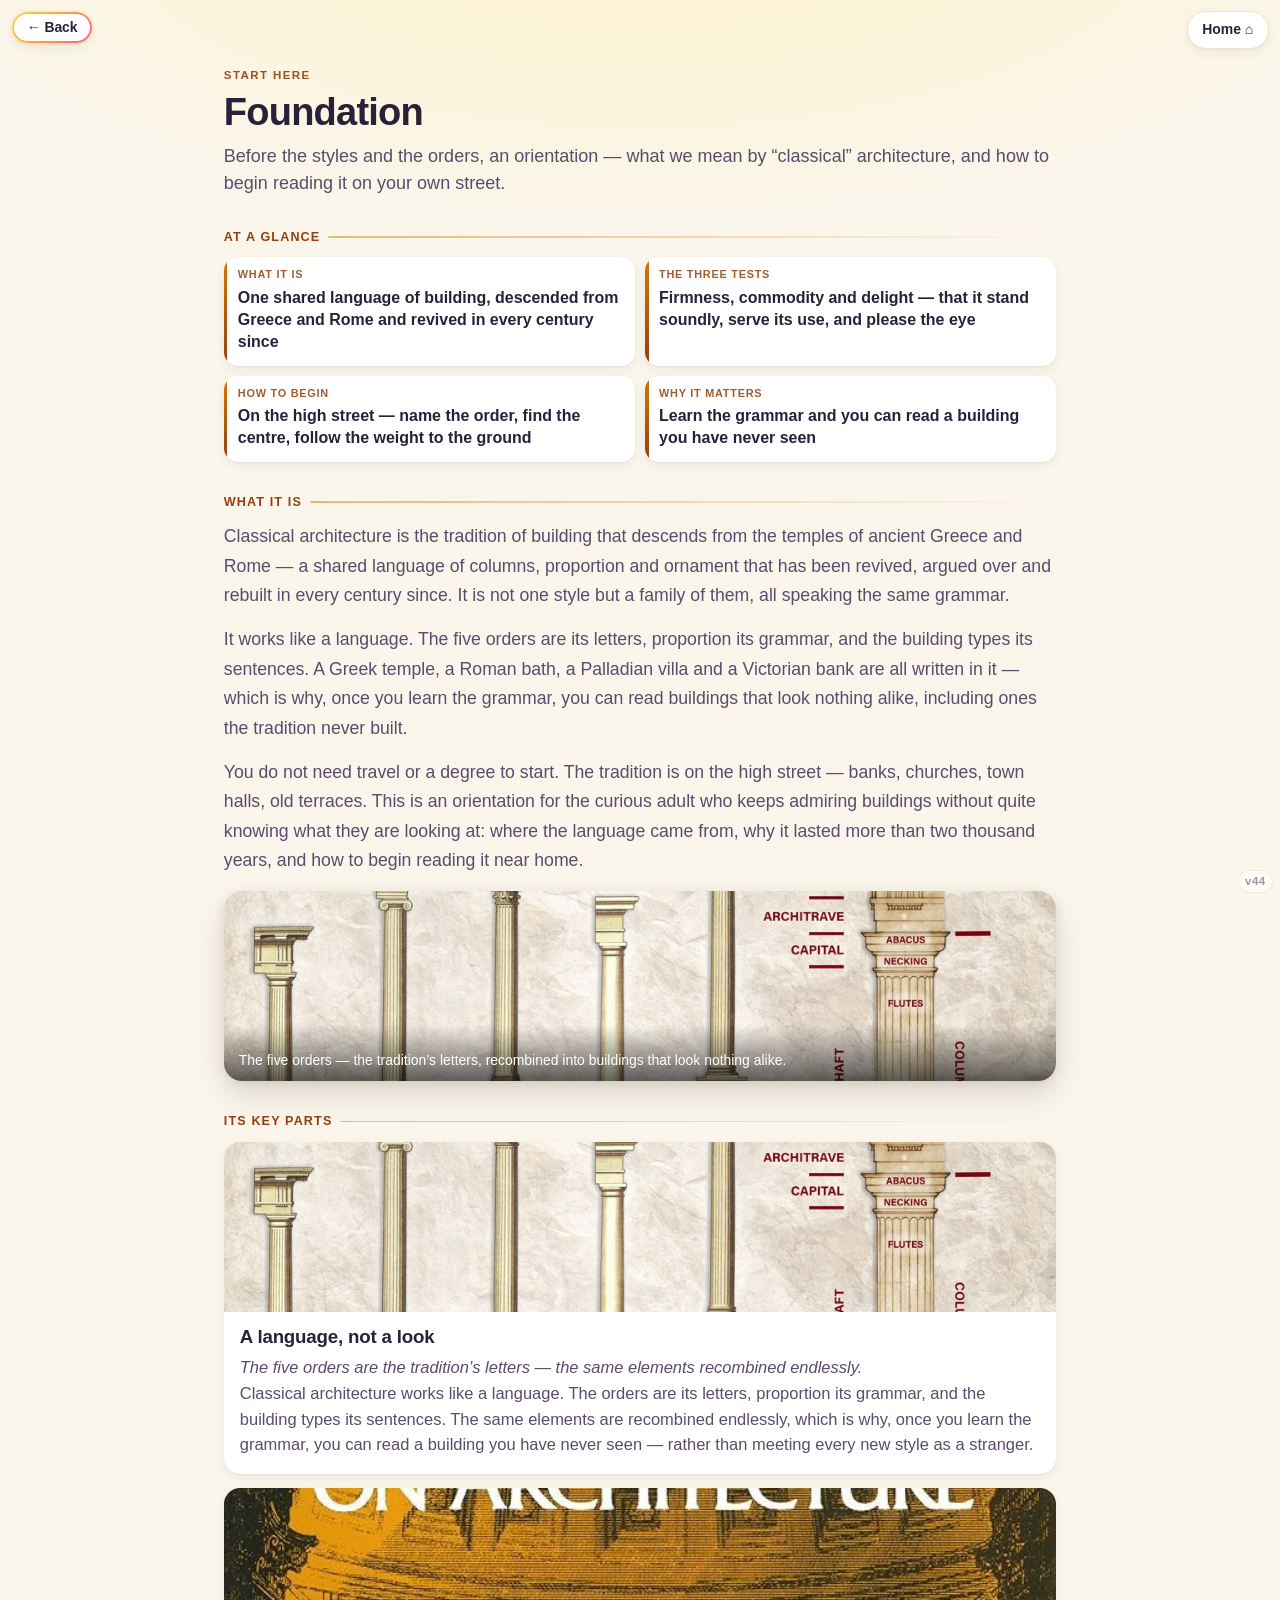
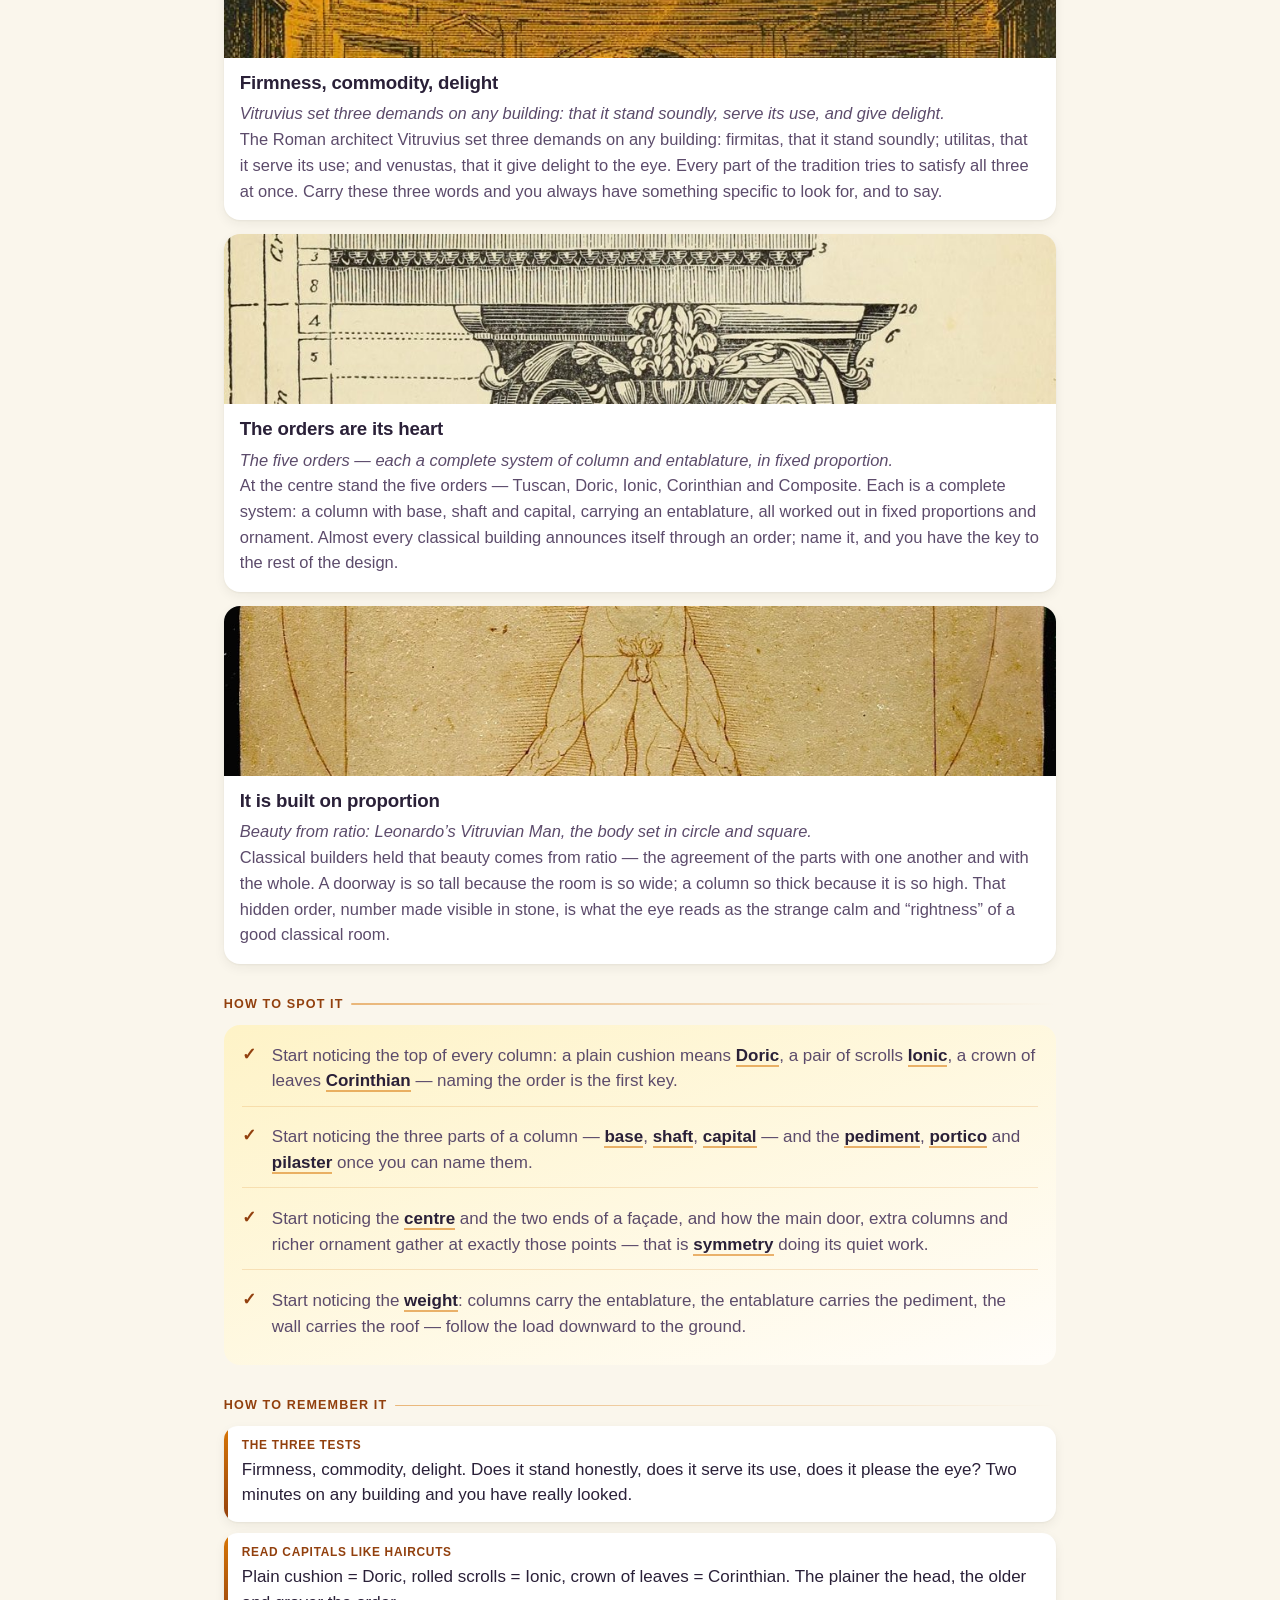
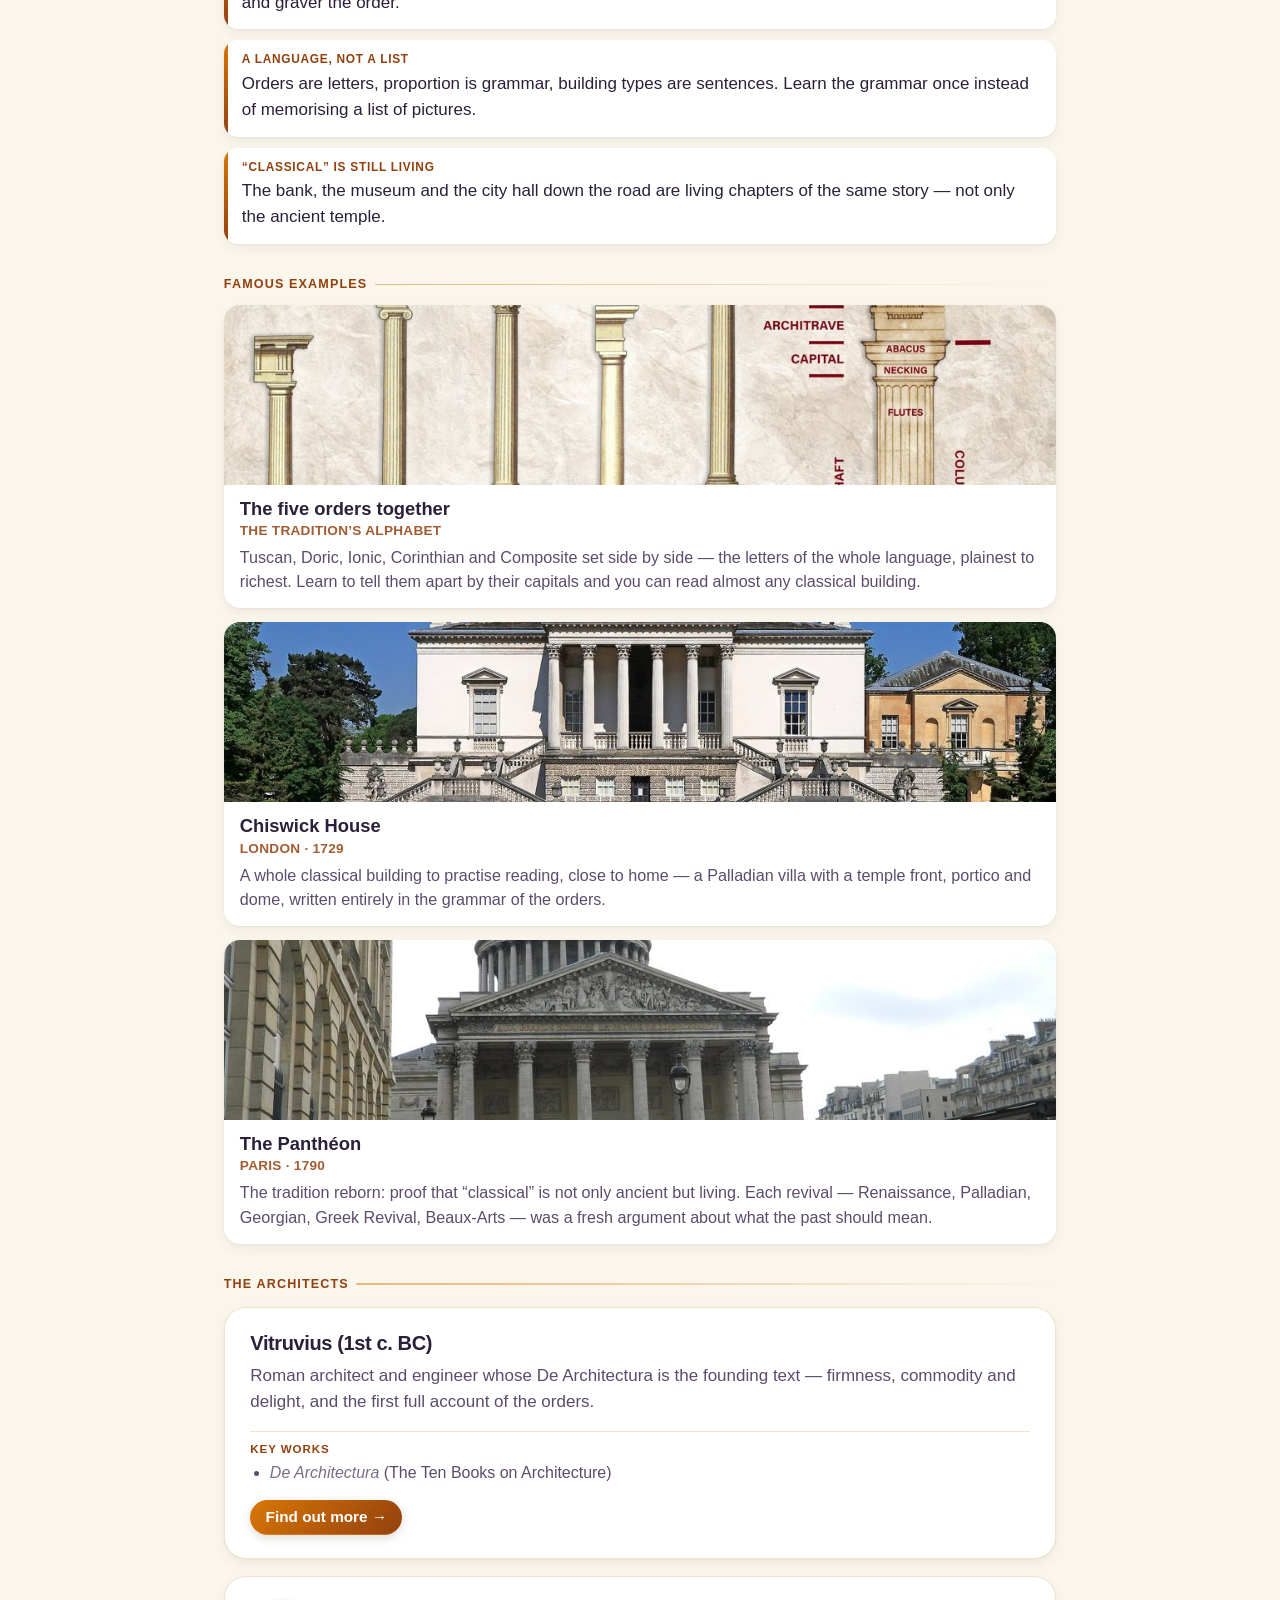
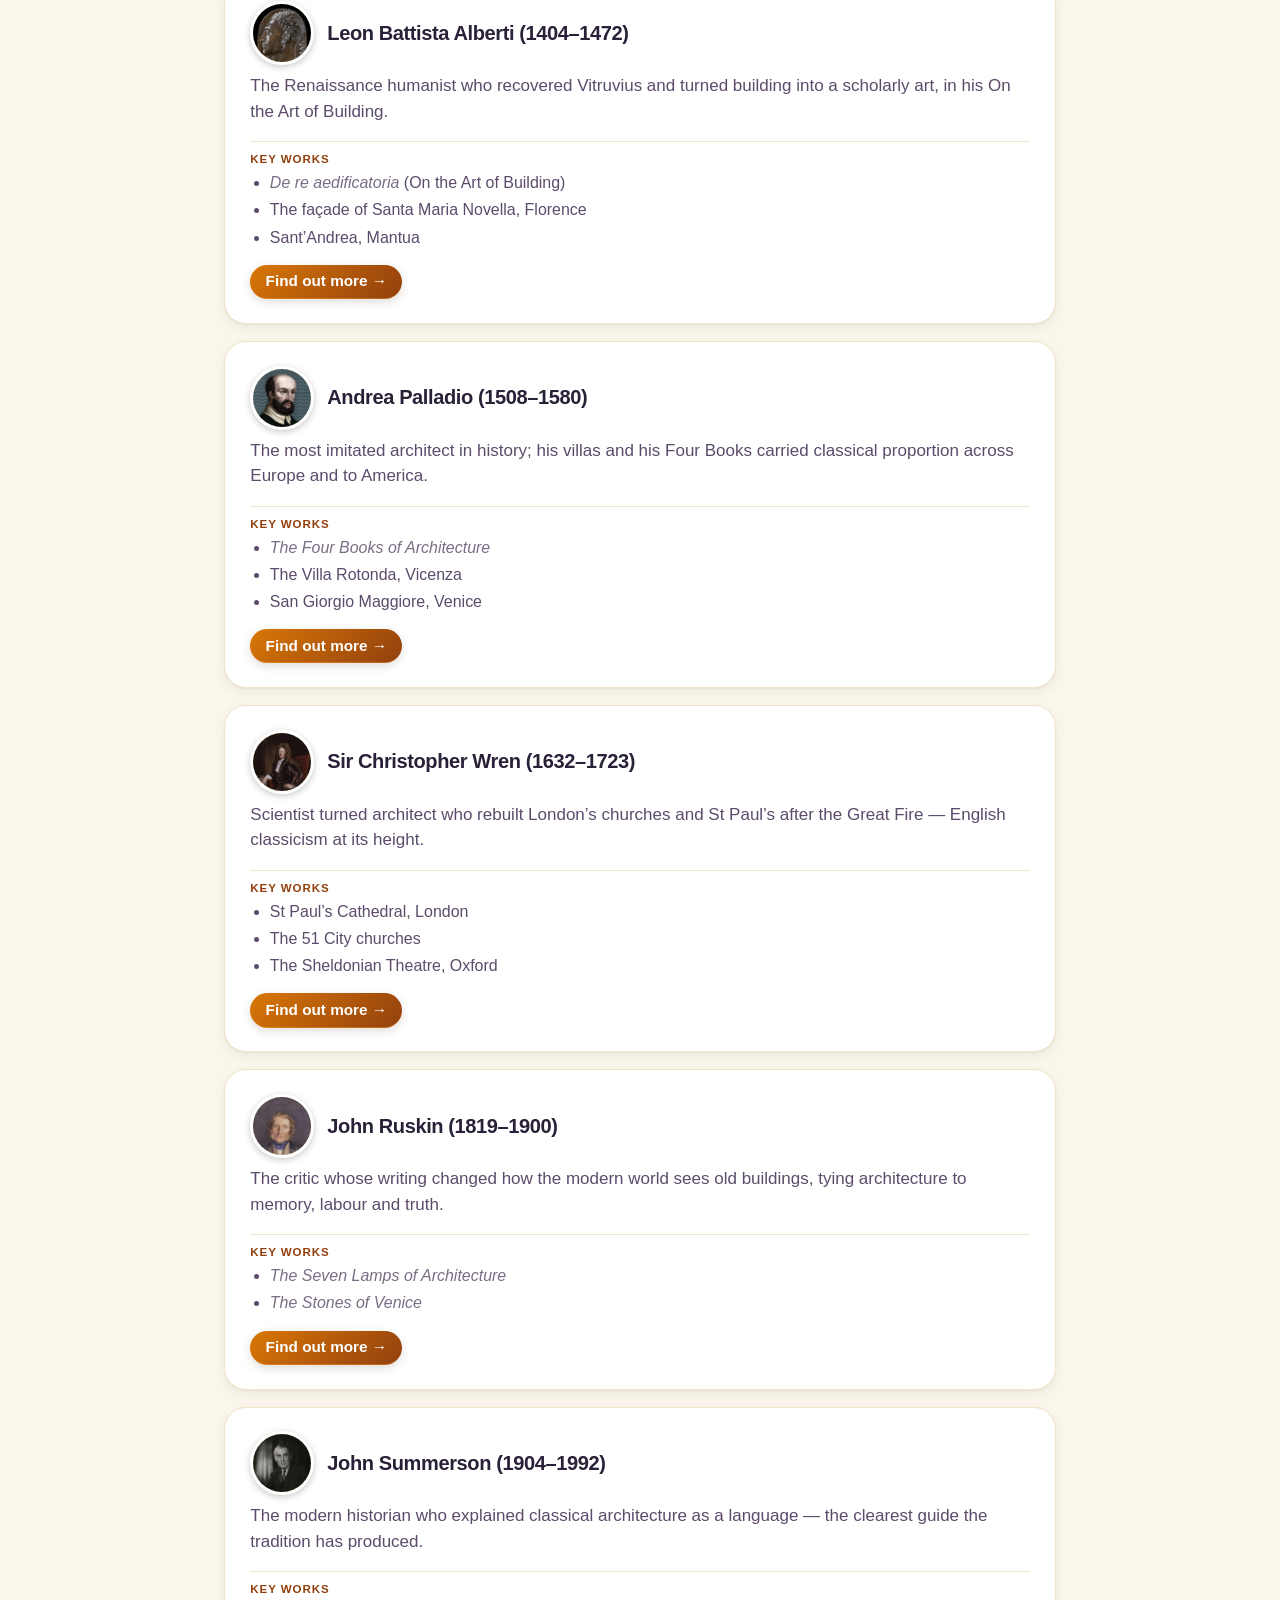
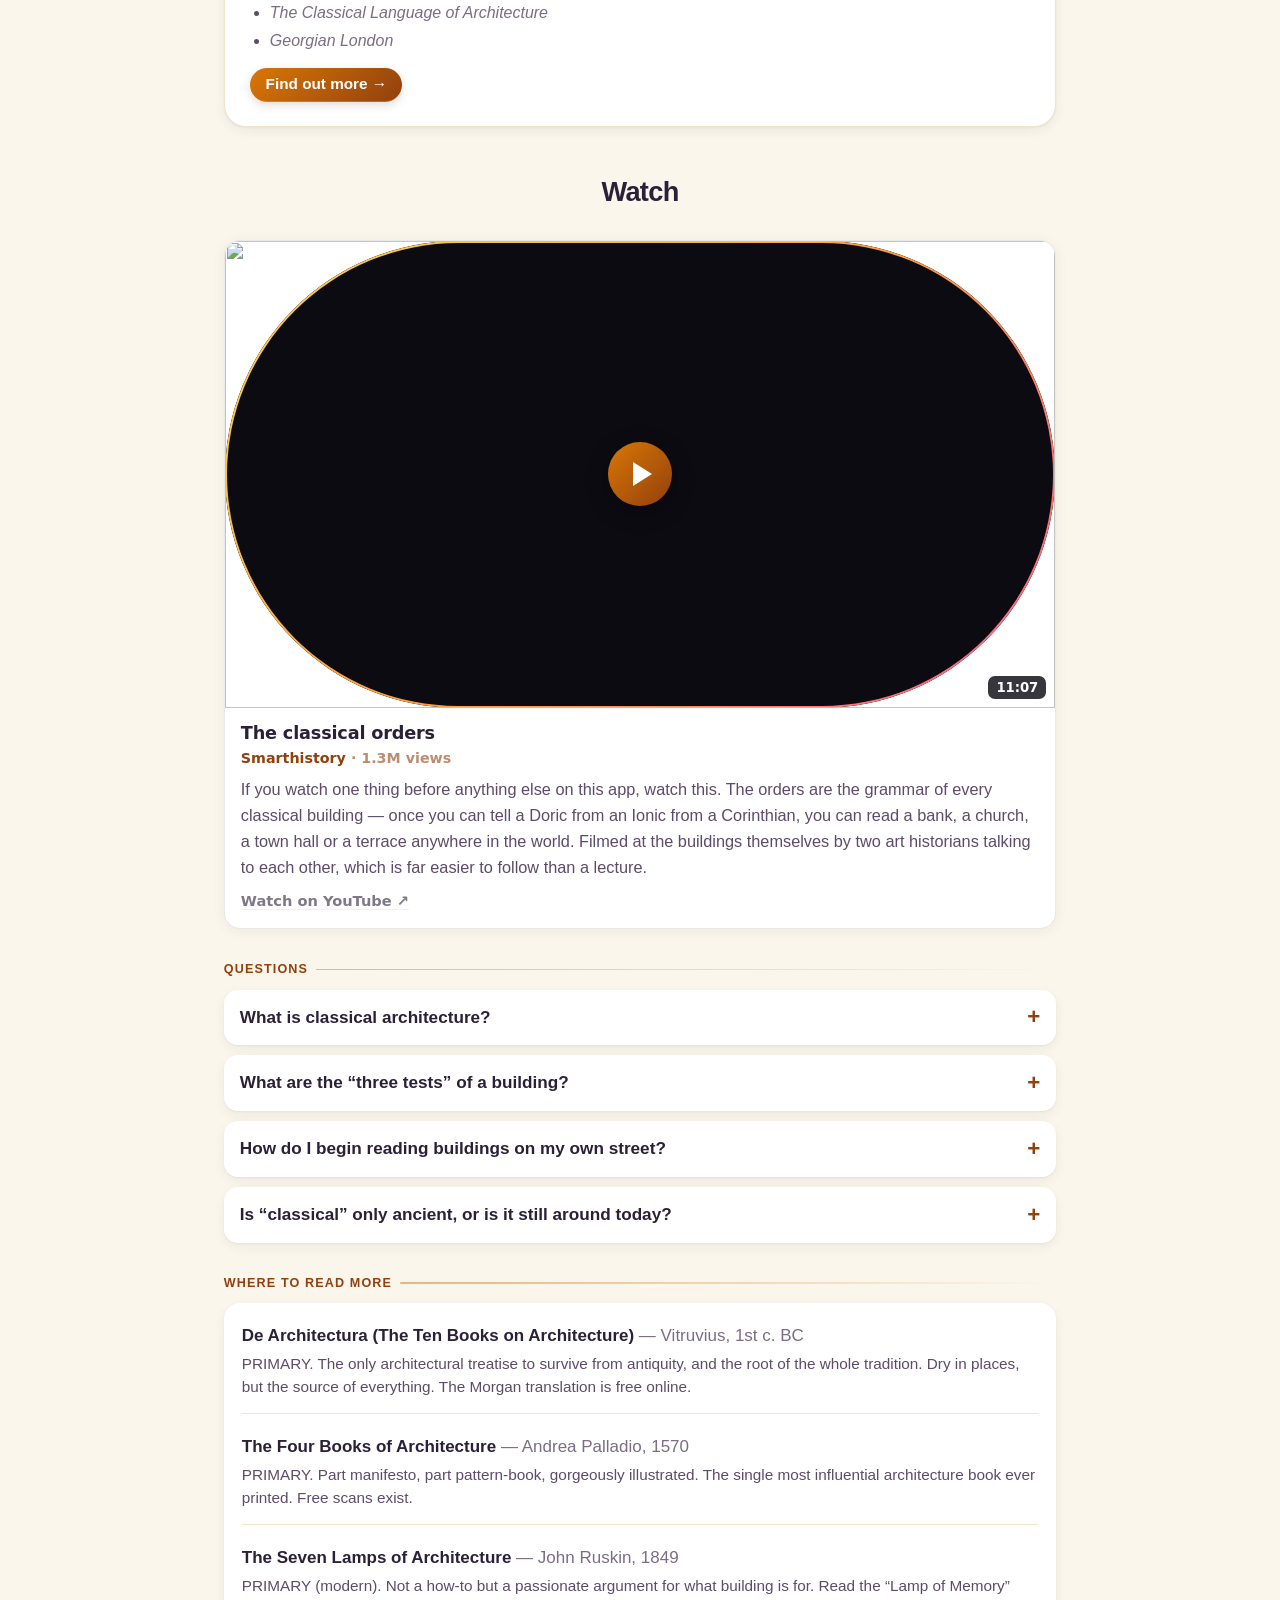
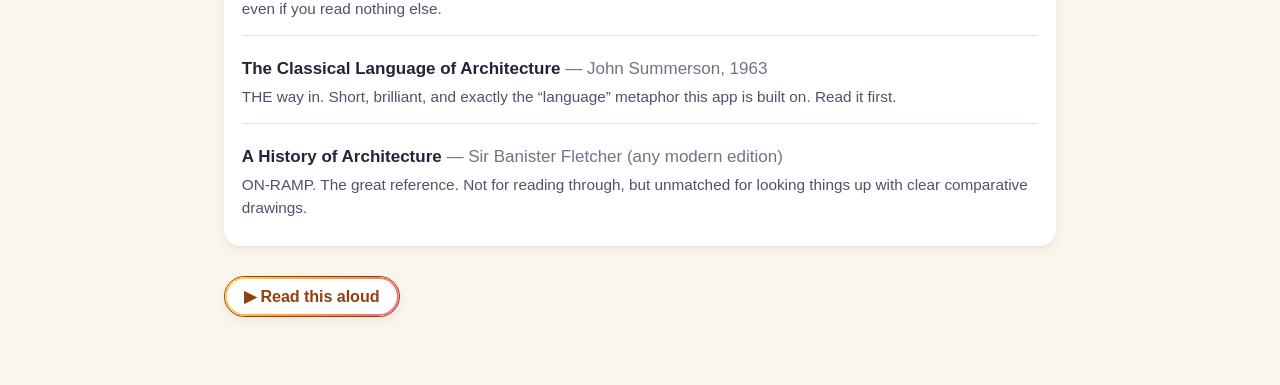
==== commit e0630ecd: "Fix: the Watch block was in a dead renderer art.html has two topic renderers - the older renderArtLa" ====
--- a/art.html
+++ b/art.html
@@ -341,10 +341,12 @@
         ${memory}
         ${examples}
         ${architects}
+        ${watchBlock(a)}
         ${faq}
         ${books}
         <button class="wiki-read" id="wiki-read-btn">▶ Read this aloud</button>
       `;
+      wireWatch(root);
       window.scrollTo(0, 0);
       const rb = document.getElementById('wiki-read-btn');
       if (rb) rb.addEventListener('click', () => {
@@ -373,8 +375,6 @@
         `;
       }).join('');
 
-      const watchHtml = watchBlock(a);
-
       root.innerHTML = `
         ${a.image ? `<div class="art-banner"><img src="${a.image}" alt="" onerror="this.parentNode.remove()"></div>` : ''}
         <header class="method-hero">
@@ -388,9 +388,7 @@
           <h2>Explore</h2>
           <div class="rtile-list">${subTiles}</div>
         </section>
-        ${watchHtml}
       `;
-      wireWatch(root);
     }
 
     function renderSubSection(a, key) {
